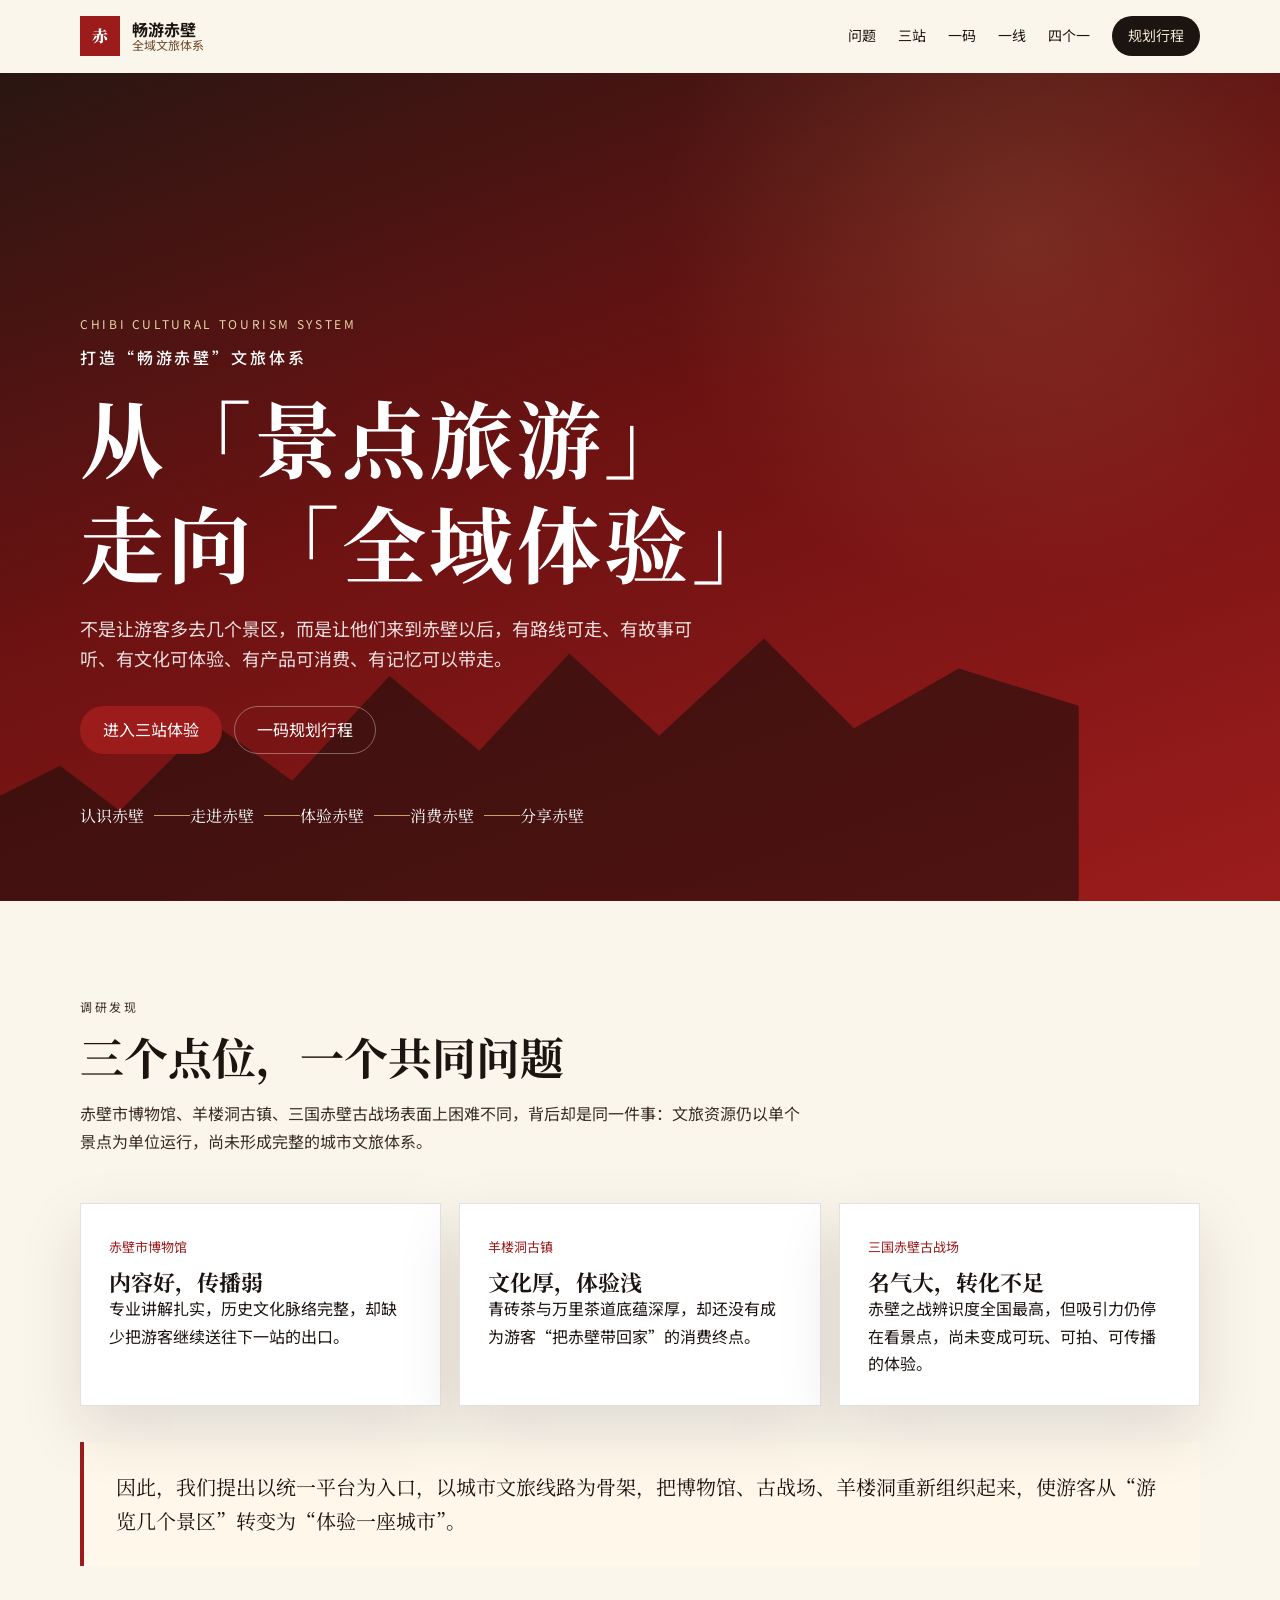
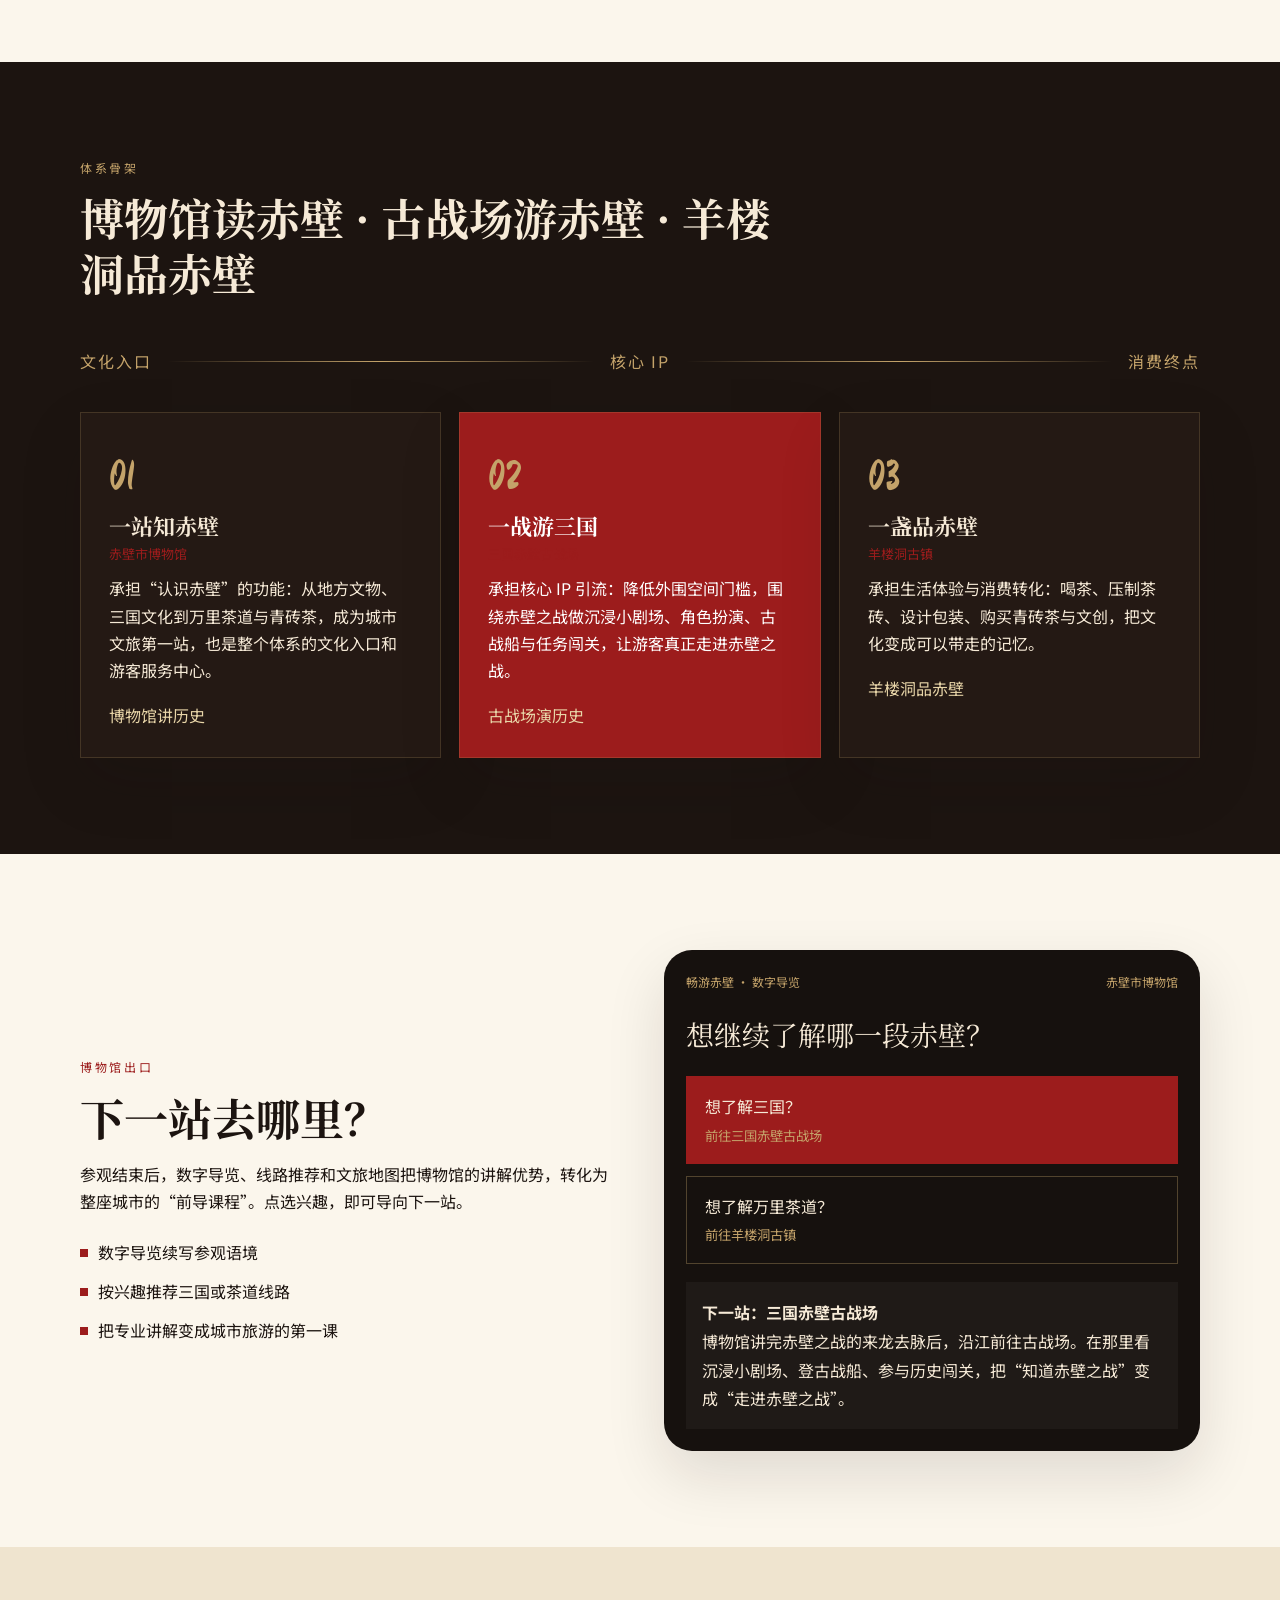
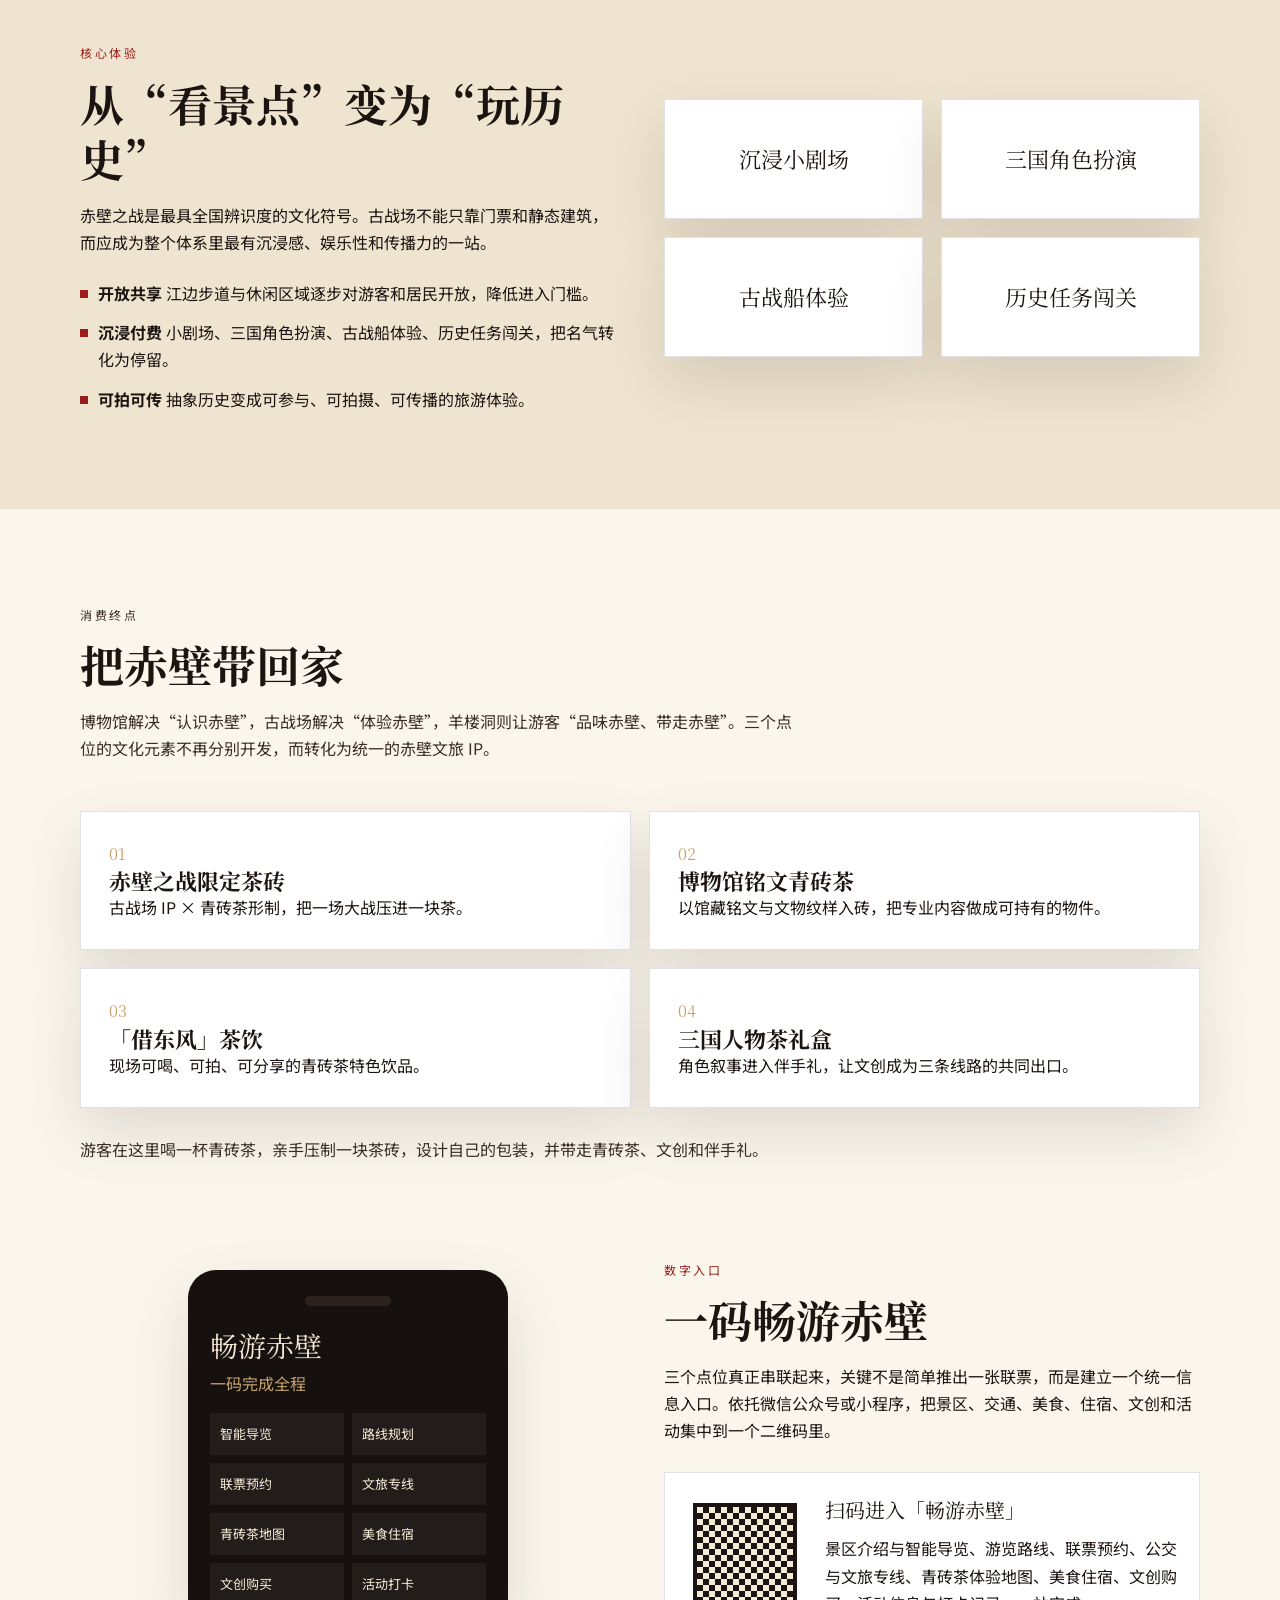
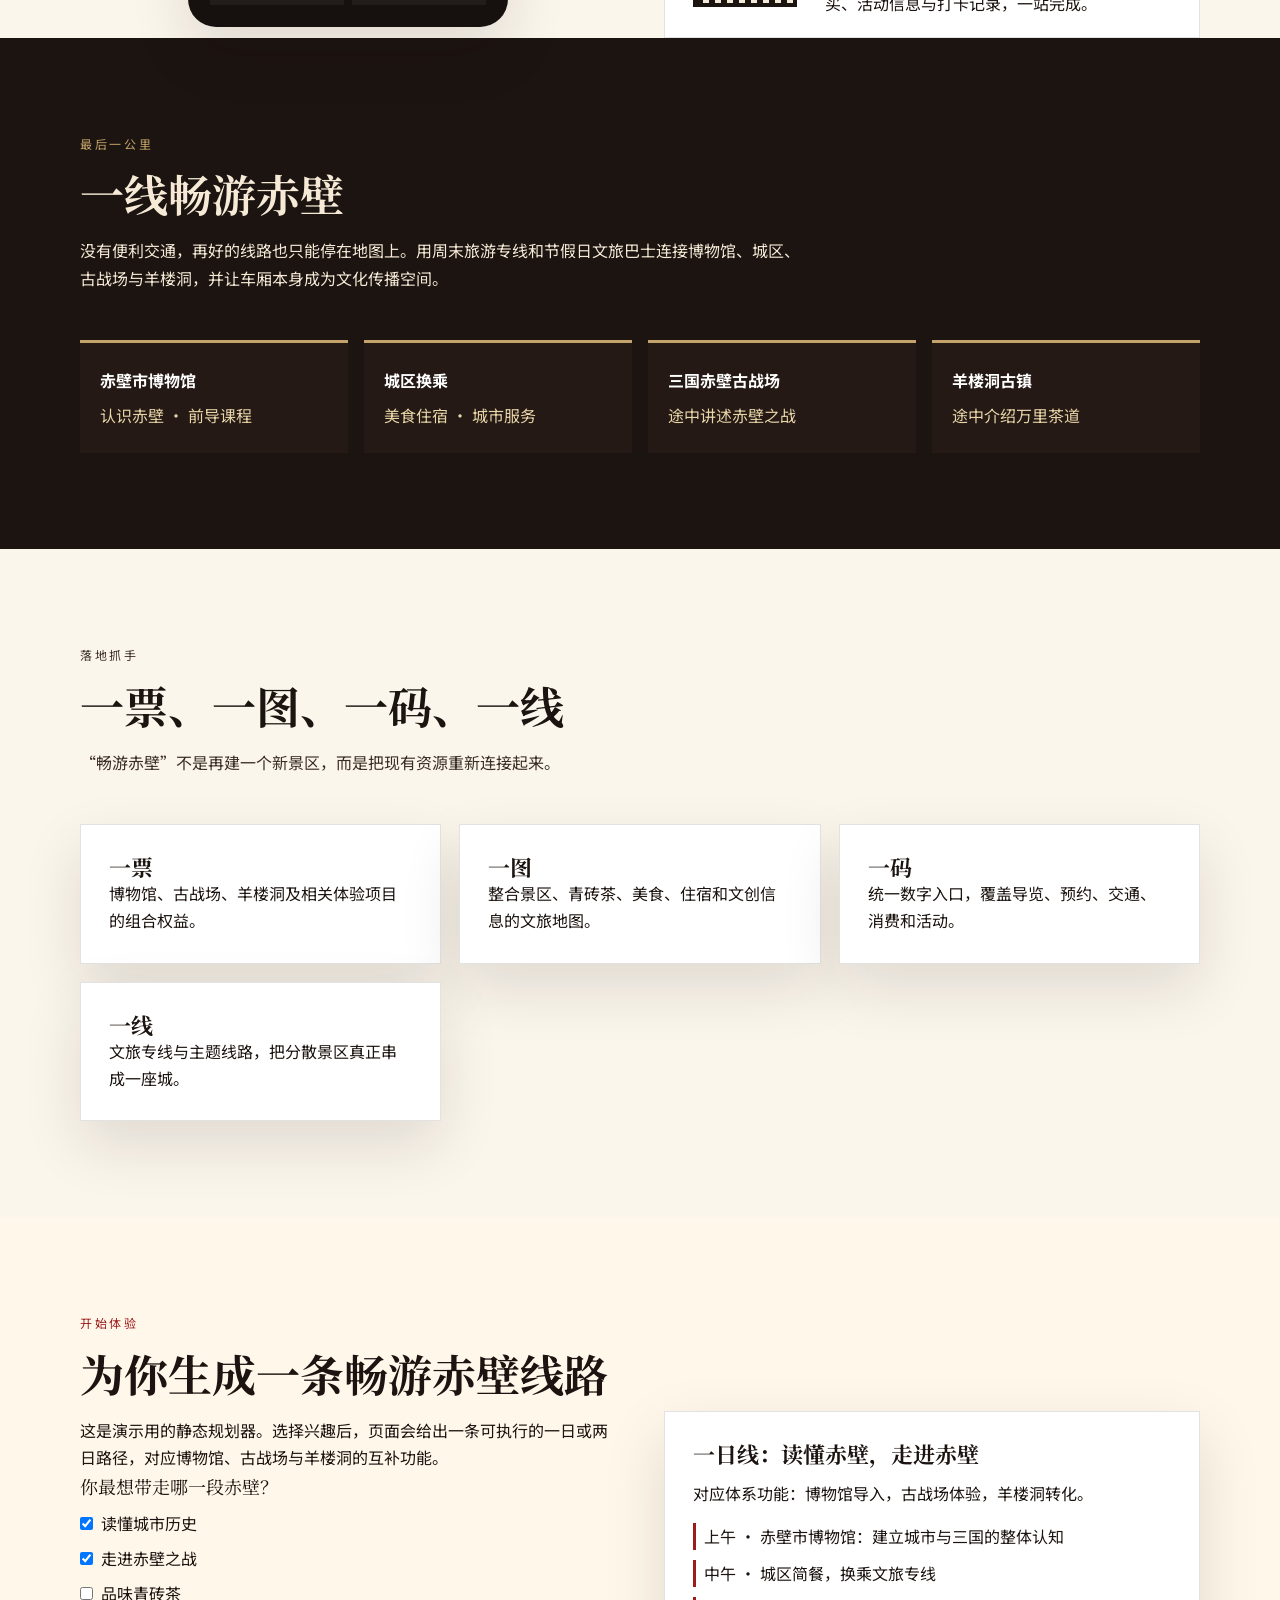
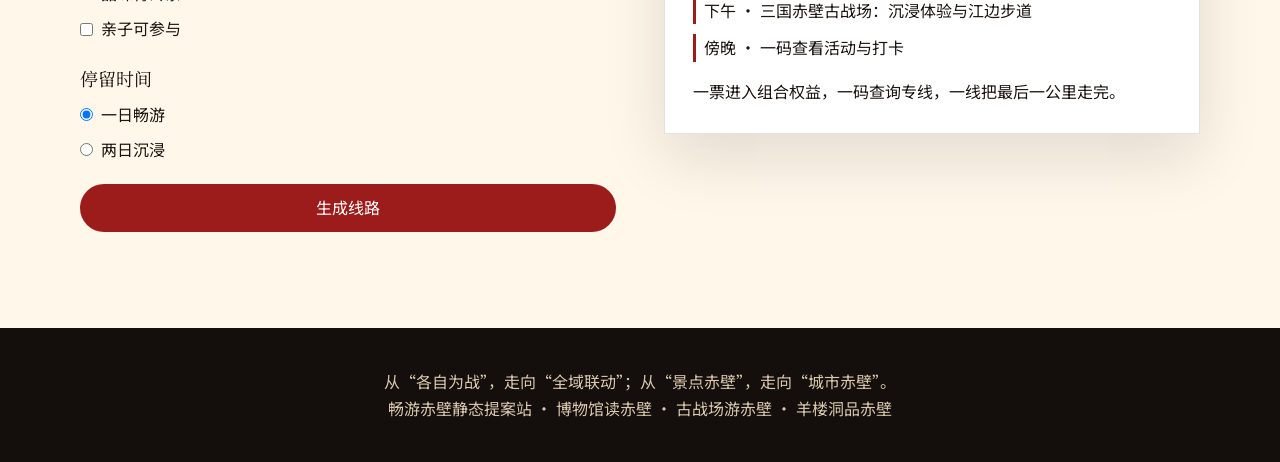
==== index.html @ c975601d "first commit" ====
<!DOCTYPE html>
<html lang="zh-CN">
<head>
  <meta charset="UTF-8">
  <meta name="viewport" content="width=device-width, initial-scale=1.0">
  <title>畅游赤壁 · 从景点旅游走向全域体验</title>
  <meta name="description" content="打造“畅游赤壁”文旅体系：以赤壁市博物馆为文化入口，三国赤壁古战场为核心体验，羊楼洞古镇为消费终点，推动赤壁从景点旅游走向城市全域体验。">
  <link rel="preconnect" href="https://fonts.googleapis.com">
  <link rel="preconnect" href="https://fonts.gstatic.com" crossorigin>
  <link href="https://fonts.googleapis.com/css2?family=Ma+Shan+Zheng&family=Noto+Sans+SC:wght@300;400;500;700&family=Noto+Serif+SC:wght@400;600;700;900&display=swap" rel="stylesheet">
  <link rel="stylesheet" href="style.css">
</head>
<body>
  <a class="skip-link" href="#main">跳到正文</a>

  <header class="site-header" id="site-header">
    <div class="container header-inner">
      <a class="brand" href="#top">
        <span class="brand-seal">赤</span>
        <span class="brand-text">
          <strong>畅游赤壁</strong>
          <small>全域文旅体系</small>
        </span>
      </a>
      <button class="nav-toggle" id="nav-toggle" aria-expanded="false" aria-controls="site-nav" type="button">
        <span class="sr-only">打开导航</span>
        <span></span><span></span><span></span>
      </button>
      <nav class="site-nav" id="site-nav" aria-label="页面导航">
        <a href="#diagnosis">问题</a>
        <a href="#system">三站</a>
        <a href="#digital">一码</a>
        <a href="#route">一线</a>
        <a href="#fours">四个一</a>
        <a class="nav-cta" href="#planner">规划行程</a>
      </nav>
    </div>
  </header>

  <main id="main">
    <section class="hero" id="top">
      <div class="hero-bg" aria-hidden="true">
        <svg class="hero-cliff" viewBox="0 0 1440 420" preserveAspectRatio="none">
          <path d="M0 280 L80 240 L160 300 L280 180 L390 260 L520 120 L640 220 L760 90 L880 200 L1020 70 L1140 190 L1280 110 L1440 160 L1440 420 L0 420 Z" fill="currentColor"/>
        </svg>
      </div>
      <div class="container hero-inner">
        <p class="eyebrow">Chibi Cultural Tourism System</p>
        <h1>
          <span class="hero-kicker">打造“畅游赤壁”文旅体系</span>
          从「景点旅游」<br>走向「全域体验」
        </h1>
        <p class="hero-lead">
          不是让游客多去几个景区，而是让他们来到赤壁以后，有路线可走、有故事可听、有文化可体验、有产品可消费、有记忆可以带走。
        </p>
        <div class="hero-actions">
          <a class="btn btn-primary" href="#system">进入三站体验</a>
          <a class="btn btn-ghost" href="#planner">一码规划行程</a>
        </div>
        <ol class="hero-chain">
          <li>认识赤壁</li>
          <li>走进赤壁</li>
          <li>体验赤壁</li>
          <li>消费赤壁</li>
          <li>分享赤壁</li>
        </ol>
      </div>
    </section>

    <section class="diagnosis" id="diagnosis">
      <div class="container">
        <div class="section-head">
          <p class="eyebrow">调研发现</p>
          <h2>三个点位，一个共同问题</h2>
          <p>赤壁市博物馆、羊楼洞古镇、三国赤壁古战场表面上困难不同，背后却是同一件事：文旅资源仍以单个景点为单位运行，尚未形成完整的城市文旅体系。</p>
        </div>
        <div class="problem-grid">
          <article class="problem-card">
            <span class="problem-tag">赤壁市博物馆</span>
            <h3>内容好，传播弱</h3>
            <p>专业讲解扎实，历史文化脉络完整，却缺少把游客继续送往下一站的出口。</p>
          </article>
          <article class="problem-card">
            <span class="problem-tag">羊楼洞古镇</span>
            <h3>文化厚，体验浅</h3>
            <p>青砖茶与万里茶道底蕴深厚，却还没有成为游客“把赤壁带回家”的消费终点。</p>
          </article>
          <article class="problem-card">
            <span class="problem-tag">三国赤壁古战场</span>
            <h3>名气大，转化不足</h3>
            <p>赤壁之战辨识度全国最高，但吸引力仍停在看景点，尚未变成可玩、可拍、可传播的体验。</p>
          </article>
        </div>
        <blockquote class="insight">
          因此，我们提出以统一平台为入口，以城市文旅线路为骨架，把博物馆、古战场、羊楼洞重新组织起来，使游客从“游览几个景区”转变为“体验一座城市”。
        </blockquote>
      </div>
    </section>

    <section class="system" id="system">
      <div class="container">
        <div class="section-head light">
          <p class="eyebrow">体系骨架</p>
          <h2>博物馆读赤壁 · 古战场游赤壁 · 羊楼洞品赤壁</h2>
        </div>
        <div class="system-map" aria-hidden="true">
          <span>文化入口</span>
          <i></i>
          <span>核心 IP</span>
          <i></i>
          <span>消费终点</span>
        </div>
        <div class="station-grid">
          <article class="station-card" id="museum">
            <p class="station-index">01</p>
            <h3>一站知赤壁</h3>
            <p class="station-place">赤壁市博物馆</p>
            <p>承担“认识赤壁”的功能：从地方文物、三国文化到万里茶道与青砖茶，成为城市文旅第一站，也是整个体系的文化入口和游客服务中心。</p>
            <p class="station-formula">博物馆讲历史</p>
          </article>
          <article class="station-card featured" id="battlefield">
            <p class="station-index">02</p>
            <h3>一战游三国</h3>
            <p class="station-place">三国赤壁古战场</p>
            <p>承担核心 IP 引流：降低外围空间门槛，围绕赤壁之战做沉浸小剧场、角色扮演、古战船与任务闯关，让游客真正走进赤壁之战。</p>
            <p class="station-formula">古战场演历史</p>
          </article>
          <article class="station-card" id="yangloudong">
            <p class="station-index">03</p>
            <h3>一盏品赤壁</h3>
            <p class="station-place">羊楼洞古镇</p>
            <p>承担生活体验与消费转化：喝茶、压制茶砖、设计包装、购买青砖茶与文创，把文化变成可以带走的记忆。</p>
            <p class="station-formula">羊楼洞品赤壁</p>
          </article>
        </div>
      </div>
    </section>

    <section class="kiosk" id="kiosk">
      <div class="container kiosk-layout">
        <div class="kiosk-copy">
          <p class="eyebrow">博物馆出口</p>
          <h2>下一站去哪里？</h2>
          <p>参观结束后，数字导览、线路推荐和文旅地图把博物馆的讲解优势，转化为整座城市的“前导课程”。点选兴趣，即可导向下一站。</p>
          <ul class="kiosk-list">
            <li>数字导览续写参观语境</li>
            <li>按兴趣推荐三国或茶道线路</li>
            <li>把专业讲解变成城市旅游的第一课</li>
          </ul>
        </div>
        <div class="kiosk-screen" role="region" aria-label="下一站导览屏">
          <div class="kiosk-bar">
            <span>畅游赤壁 · 数字导览</span>
            <span>赤壁市博物馆</span>
          </div>
          <p class="kiosk-question">想继续了解哪一段赤壁？</p>
          <div class="kiosk-choices">
            <button class="kiosk-choice is-active" type="button" data-next="sanguo">
              想了解三国？
              <small>前往三国赤壁古战场</small>
            </button>
            <button class="kiosk-choice" type="button" data-next="tea">
              想了解万里茶道？
              <small>前往羊楼洞古镇</small>
            </button>
          </div>
          <div class="kiosk-panel" id="kiosk-panel"></div>
        </div>
      </div>
    </section>

    <section class="experience" id="experience">
      <div class="container">
        <div class="split">
          <div>
            <p class="eyebrow">核心体验</p>
            <h2>从“看景点”变为“玩历史”</h2>
            <p>赤壁之战是最具全国辨识度的文化符号。古战场不能只靠门票和静态建筑，而应成为整个体系里最有沉浸感、娱乐性和传播力的一站。</p>
            <ul class="feature-list">
              <li>
                <strong>开放共享</strong>
                江边步道与休闲区域逐步对游客和居民开放，降低进入门槛。
              </li>
              <li>
                <strong>沉浸付费</strong>
                小剧场、三国角色扮演、古战船体验、历史任务闯关，把名气转化为停留。
              </li>
              <li>
                <strong>可拍可传</strong>
                抽象历史变成可参与、可拍摄、可传播的旅游体验。
              </li>
            </ul>
          </div>
          <div class="play-grid">
            <article>沉浸小剧场</article>
            <article>三国角色扮演</article>
            <article>古战船体验</article>
            <article>历史任务闯关</article>
          </div>
        </div>
      </div>
    </section>

    <section class="tea" id="tea">
      <div class="container">
        <div class="section-head">
          <p class="eyebrow">消费终点</p>
          <h2>把赤壁带回家</h2>
          <p>博物馆解决“认识赤壁”，古战场解决“体验赤壁”，羊楼洞则让游客“品味赤壁、带走赤壁”。三个点位的文化元素不再分别开发，而转化为统一的赤壁文旅 IP。</p>
        </div>
        <div class="product-grid">
          <article class="product">
            <span>01</span>
            <h3>赤壁之战限定茶砖</h3>
            <p>古战场 IP × 青砖茶形制，把一场大战压进一块茶。</p>
          </article>
          <article class="product">
            <span>02</span>
            <h3>博物馆铭文青砖茶</h3>
            <p>以馆藏铭文与文物纹样入砖，把专业内容做成可持有的物件。</p>
          </article>
          <article class="product">
            <span>03</span>
            <h3>「借东风」茶饮</h3>
            <p>现场可喝、可拍、可分享的青砖茶特色饮品。</p>
          </article>
          <article class="product">
            <span>04</span>
            <h3>三国人物茶礼盒</h3>
            <p>角色叙事进入伴手礼，让文创成为三条线路的共同出口。</p>
          </article>
        </div>
        <p class="tea-note">游客在这里喝一杯青砖茶，亲手压制一块茶砖，设计自己的包装，并带走青砖茶、文创和伴手礼。</p>
      </div>
    </section>

    <section class="digital" id="digital">
      <div class="container digital-layout">
        <div class="phone" aria-hidden="true">
          <div class="phone-notch"></div>
          <div class="phone-screen">
            <p class="phone-title">畅游赤壁</p>
            <p class="phone-sub">一码完成全程</p>
            <ul class="phone-menu">
              <li>智能导览</li>
              <li>路线规划</li>
              <li>联票预约</li>
              <li>文旅专线</li>
              <li>青砖茶地图</li>
              <li>美食住宿</li>
              <li>文创购买</li>
              <li>活动打卡</li>
            </ul>
          </div>
        </div>
        <div>
          <p class="eyebrow">数字入口</p>
          <h2>一码畅游赤壁</h2>
          <p>三个点位真正串联起来，关键不是简单推出一张联票，而是建立一个统一信息入口。依托微信公众号或小程序，把景区、交通、美食、住宿、文创和活动集中到一个二维码里。</p>
          <div class="code-box">
            <div class="qr" id="qr" title="畅游赤壁演示二维码"></div>
            <div>
              <p class="code-label">扫码进入「畅游赤壁」</p>
              <p>景区介绍与智能导览、游览路线、联票预约、公交与文旅专线、青砖茶体验地图、美食住宿、文创购买、活动信息与打卡记录，一站完成。</p>
            </div>
          </div>
        </div>
      </div>
    </section>

    <section class="transit" id="route">
      <div class="container">
        <div class="section-head light">
          <p class="eyebrow">最后一公里</p>
          <h2>一线畅游赤壁</h2>
          <p>没有便利交通，再好的线路也只能停在地图上。用周末旅游专线和节假日文旅巴士连接博物馆、城区、古战场与羊楼洞，并让车厢本身成为文化传播空间。</p>
        </div>
        <ol class="line">
          <li>
            <strong>赤壁市博物馆</strong>
            <span>认识赤壁 · 前导课程</span>
          </li>
          <li>
            <strong>城区换乘</strong>
            <span>美食住宿 · 城市服务</span>
          </li>
          <li>
            <strong>三国赤壁古战场</strong>
            <span>途中讲述赤壁之战</span>
          </li>
          <li>
            <strong>羊楼洞古镇</strong>
            <span>途中介绍万里茶道</span>
          </li>
        </ol>
      </div>
    </section>

    <section class="fours" id="fours">
      <div class="container">
        <div class="section-head">
          <p class="eyebrow">落地抓手</p>
          <h2>一票、一图、一码、一线</h2>
          <p>“畅游赤壁”不是再建一个新景区，而是把现有资源重新连接起来。</p>
        </div>
        <div class="four-grid">
          <article>
            <h3>一票</h3>
            <p>博物馆、古战场、羊楼洞及相关体验项目的组合权益。</p>
          </article>
          <article>
            <h3>一图</h3>
            <p>整合景区、青砖茶、美食、住宿和文创信息的文旅地图。</p>
          </article>
          <article>
            <h3>一码</h3>
            <p>统一数字入口，覆盖导览、预约、交通、消费和活动。</p>
          </article>
          <article>
            <h3>一线</h3>
            <p>文旅专线与主题线路，把分散景区真正串成一座城。</p>
          </article>
        </div>
      </div>
    </section>

    <section class="planner" id="planner">
      <div class="container planner-layout">
        <div>
          <p class="eyebrow">开始体验</p>
          <h2>为你生成一条畅游赤壁线路</h2>
          <p>这是演示用的静态规划器。选择兴趣后，页面会给出一条可执行的一日或两日路径，对应博物馆、古战场与羊楼洞的互补功能。</p>
          <form id="planner-form">
            <fieldset>
              <legend>你最想带走哪一段赤壁？</legend>
              <label><input type="checkbox" name="interest" value="history" checked> 读懂城市历史</label>
              <label><input type="checkbox" name="interest" value="sanguo" checked> 走进赤壁之战</label>
              <label><input type="checkbox" name="interest" value="tea"> 品味青砖茶</label>
              <label><input type="checkbox" name="interest" value="family"> 亲子可参与</label>
            </fieldset>
            <fieldset>
              <legend>停留时间</legend>
              <label><input type="radio" name="days" value="1" checked> 一日畅游</label>
              <label><input type="radio" name="days" value="2"> 两日沉浸</label>
            </fieldset>
            <button class="btn btn-primary" type="submit">生成线路</button>
          </form>
        </div>
        <article class="plan-card" id="plan-card" aria-live="polite"></article>
      </div>
    </section>
  </main>

  <footer class="site-footer">
    <div class="container footer-inner">
      <p>从“各自为战”，走向“全域联动”；从“景点赤壁”，走向“城市赤壁”。</p>
      <p>畅游赤壁静态提案站 · 博物馆读赤壁 · 古战场游赤壁 · 羊楼洞品赤壁</p>
    </div>
  </footer>

  <script src="script.js"></script>
</body>
</html>
---- style.css ----
:root {
  --ink: #1c1410;
  --ink-soft: #3a2d24;
  --cinnabar: #9c1c1c;
  --cinnabar-deep: #6e1212;
  --gold: #c4a36a;
  --gold-soft: #e8d5a8;
  --parchment: #f4ead8;
  --paper: #fbf6ec;
  --tea: #6d4a28;
  --line: rgba(28, 20, 16, 0.12);
  --shadow: 0 24px 60px rgba(28, 20, 16, 0.12);
  --serif: "Noto Serif SC", "Songti SC", serif;
  --sans: "Noto Sans SC", "PingFang SC", sans-serif;
  --script: "Ma Shan Zheng", "Noto Serif SC", cursive;
  --max: 1120px;
}

* { box-sizing: border-box; margin: 0; padding: 0; }

html {
  scroll-behavior: smooth;
  scroll-padding-top: 80px;
}

section[id] { scroll-margin-top: 80px; }

body {
  font-family: var(--sans);
  color: var(--ink);
  background: var(--paper);
  line-height: 1.7;
}

img, svg { max-width: 100%; display: block; }
a { color: inherit; text-decoration: none; }
button, input { font: inherit; }
ul, ol { list-style: none; }

.sr-only {
  position: absolute;
  width: 1px;
  height: 1px;
  padding: 0;
  margin: -1px;
  overflow: hidden;
  clip: rect(0, 0, 0, 0);
  border: 0;
}

.skip-link {
  position: absolute;
  left: 16px;
  top: -48px;
  background: var(--cinnabar);
  color: #fff;
  padding: 8px 14px;
  z-index: 100;
}

.skip-link:focus { top: 12px; }

.container {
  width: min(var(--max), calc(100% - 40px));
  margin: 0 auto;
}

.eyebrow {
  font-size: 12px;
  letter-spacing: 0.22em;
  text-transform: uppercase;
  color: var(--cinnabar);
  margin-bottom: 12px;
}

h1, h2, h3 { font-family: var(--serif); font-weight: 700; line-height: 1.25; }
h2 { font-size: clamp(28px, 4vw, 44px); margin-bottom: 16px; }
h3 { font-size: 22px; }

.section-head {
  max-width: 720px;
  margin-bottom: 48px;
}

.section-head.light,
.section-head.light p { color: #f6ead7; }

.section-head.light .eyebrow { color: var(--gold); }

.section-head p { color: var(--ink-soft); }

.btn {
  display: inline-flex;
  align-items: center;
  justify-content: center;
  min-height: 48px;
  padding: 0 22px;
  border-radius: 999px;
  border: 1px solid transparent;
  cursor: pointer;
  transition: 0.2s ease;
}

.btn-primary {
  background: var(--cinnabar);
  color: #fff;
}

.btn-primary:hover { background: var(--cinnabar-deep); }

.btn-ghost {
  border-color: rgba(255, 255, 255, 0.35);
  color: #fff;
}

.btn-ghost:hover { background: rgba(255, 255, 255, 0.08); }

.site-header {
  position: sticky;
  top: 0;
  z-index: 20;
  background: rgba(251, 246, 236, 0.88);
  backdrop-filter: blur(16px);
  border-bottom: 1px solid transparent;
}

.site-header.is-scrolled { border-bottom-color: var(--line); }

.header-inner {
  display: flex;
  align-items: center;
  justify-content: space-between;
  min-height: 72px;
  gap: 20px;
}

.brand {
  display: flex;
  align-items: center;
  gap: 12px;
}

.brand-seal {
  width: 40px;
  height: 40px;
  display: grid;
  place-items: center;
  background: var(--cinnabar);
  color: #fff;
  font-family: var(--serif);
  font-weight: 900;
}

.brand-text {
  display: flex;
  flex-direction: column;
  line-height: 1.15;
}

.brand-text small {
  font-size: 12px;
  color: var(--tea);
}

.site-nav {
  display: flex;
  align-items: center;
  gap: 22px;
  font-size: 14px;
}

.nav-cta {
  padding: 8px 16px;
  border-radius: 999px;
  background: var(--ink);
  color: var(--parchment);
}

.nav-toggle {
  display: none;
  width: 42px;
  height: 42px;
  border: 0;
  background: transparent;
  position: relative;
}

.nav-toggle span {
  position: absolute;
  left: 10px;
  right: 10px;
  height: 2px;
  background: var(--ink);
}

.nav-toggle span:nth-child(2) { top: 14px; }
.nav-toggle span:nth-child(3) { top: 20px; }
.nav-toggle span:nth-child(4) { top: 26px; }

.hero {
  position: relative;
  min-height: calc(100vh - 72px);
  background:
    radial-gradient(circle at 80% 20%, rgba(196, 163, 106, 0.18), transparent 30%),
    linear-gradient(160deg, #2a1612 0%, #6e1212 46%, #9c1c1c 100%);
  color: #fff;
  overflow: hidden;
  display: flex;
  align-items: flex-end;
  padding: 80px 0 0;
}

.hero-bg { position: absolute; inset: 0; pointer-events: none; }

.hero-cliff {
  position: absolute;
  left: 0;
  right: 0;
  bottom: 0;
  height: 38%;
  color: #140e0c;
  opacity: 0.55;
}

.hero-inner {
  position: relative;
  padding-bottom: 72px;
}

.hero .eyebrow { color: var(--gold-soft); }

h1 {
  font-size: clamp(40px, 8vw, 84px);
  letter-spacing: 0.04em;
  margin-bottom: 20px;
}

.hero-kicker {
  display: block;
  font-size: 16px;
  font-weight: 500;
  letter-spacing: 0.18em;
  margin-bottom: 16px;
  font-family: var(--sans);
}

.hero-lead {
  max-width: 640px;
  font-size: 18px;
  color: rgba(255, 255, 255, 0.86);
  margin-bottom: 32px;
}

.hero-actions { display: flex; gap: 12px; flex-wrap: wrap; margin-bottom: 48px; }

.hero-chain {
  display: flex;
  flex-wrap: wrap;
  gap: 10px 0;
}

.hero-chain li {
  display: flex;
  align-items: center;
  gap: 10px;
  font-family: var(--serif);
}

.hero-chain li:not(:last-child)::after {
  content: "";
  width: 36px;
  height: 1px;
  background: var(--gold);
}

.diagnosis, .kiosk, .tea, .fours, .planner { padding: 96px 0; }
.system, .transit { padding: 96px 0; background: var(--ink); color: #fff; }
.experience { padding: 96px 0; background: #efe4cf; }

.problem-grid, .station-grid, .product-grid, .four-grid, .play-grid {
  display: grid;
  gap: 18px;
}

.problem-grid, .station-grid, .four-grid { grid-template-columns: repeat(3, 1fr); }
.product-grid, .play-grid { grid-template-columns: repeat(2, 1fr); }

.problem-card, .station-card, .product, .four-grid article, .play-grid article, .plan-card {
  background: #fff;
  border: 1px solid var(--line);
  padding: 28px;
  box-shadow: var(--shadow);
}

.problem-tag, .station-place {
  display: inline-block;
  font-size: 13px;
  color: var(--cinnabar);
  margin-bottom: 10px;
}

.insight {
  margin-top: 36px;
  padding: 28px 32px;
  border-left: 4px solid var(--cinnabar);
  background: #fff7ea;
  font-family: var(--serif);
  font-size: 20px;
}

.system-map {
  display: flex;
  align-items: center;
  gap: 16px;
  margin-bottom: 36px;
  color: var(--gold);
  letter-spacing: 0.12em;
}

.system-map i {
  flex: 1;
  height: 1px;
  background: linear-gradient(90deg, transparent, var(--gold), transparent);
}

.station-card { background: #241914; color: #f6ead7; border-color: rgba(196, 163, 106, 0.2); }
.station-card.featured { background: var(--cinnabar); color: #fff; }
.station-index { font-family: var(--script); font-size: 42px; color: var(--gold); }
.station-formula { margin-top: 18px; color: var(--gold-soft); }

.kiosk-layout, .split, .digital-layout, .planner-layout {
  display: grid;
  grid-template-columns: 1fr 1fr;
  gap: 48px;
  align-items: center;
}

.kiosk-list, .feature-list { margin-top: 24px; display: grid; gap: 12px; }
.kiosk-list li, .feature-list li { padding-left: 18px; position: relative; }
.kiosk-list li::before, .feature-list li::before {
  content: "";
  position: absolute;
  left: 0;
  top: 10px;
  width: 8px;
  height: 8px;
  background: var(--cinnabar);
}

.kiosk-screen, .phone {
  background: #16110e;
  color: #f6ead7;
  border-radius: 28px;
  padding: 22px;
  box-shadow: var(--shadow);
}

.kiosk-bar {
  display: flex;
  justify-content: space-between;
  font-size: 12px;
  color: var(--gold);
  margin-bottom: 18px;
}

.kiosk-question { font-family: var(--serif); font-size: 28px; margin-bottom: 18px; }

.kiosk-choices { display: grid; gap: 12px; }

.kiosk-choice {
  text-align: left;
  padding: 16px 18px;
  border: 1px solid rgba(196, 163, 106, 0.35);
  background: transparent;
  color: inherit;
  cursor: pointer;
}

.kiosk-choice:focus-visible,
.btn:focus-visible,
.nav-cta:focus-visible {
  outline: 2px solid var(--gold);
  outline-offset: 3px;
}

.kiosk-choice small { display: block; color: var(--gold); margin-top: 4px; }
.kiosk-choice.is-active, .kiosk-choice:hover { background: var(--cinnabar); border-color: var(--cinnabar); }

.kiosk-panel {
  margin-top: 18px;
  min-height: 110px;
  padding: 16px;
  background: rgba(255, 255, 255, 0.04);
  line-height: 1.8;
}

.play-grid article {
  min-height: 120px;
  display: grid;
  place-items: center;
  font-family: var(--serif);
  font-size: 22px;
  background: #fff;
}

.product span { color: var(--gold); font-family: var(--serif); }
.tea-note { margin-top: 28px; color: var(--ink-soft); }

.phone { width: min(320px, 100%); margin: 0 auto; }
.phone-notch {
  width: 86px;
  height: 10px;
  margin: 4px auto 16px;
  background: #2b221c;
  border-radius: 999px;
}

.phone-title { font-family: var(--serif); font-size: 28px; }
.phone-sub { color: var(--gold); margin-bottom: 16px; }
.phone-menu { display: grid; grid-template-columns: 1fr 1fr; gap: 8px; }
.phone-menu li {
  padding: 10px;
  background: rgba(255, 255, 255, 0.05);
  font-size: 13px;
}

.code-box {
  display: flex;
  gap: 20px;
  align-items: center;
  margin-top: 28px;
  padding: 20px;
  background: #fff;
  border: 1px solid var(--line);
}

.qr {
  width: 120px;
  height: 120px;
  flex: 0 0 120px;
  background:
    repeating-conic-gradient(#1c1410 0% 25%, #f4ead8 0% 50%) 0 0 / 12px 12px;
  box-shadow: inset 0 0 0 8px #fff, inset 0 0 0 12px #1c1410;
}

.code-label { font-family: var(--serif); font-size: 20px; margin-bottom: 8px; }

.line {
  display: grid;
  grid-template-columns: repeat(4, 1fr);
  gap: 16px;
}

.line li {
  padding: 24px 20px;
  background: #241914;
  border-top: 3px solid var(--gold);
}

.line span { display: block; color: var(--gold-soft); margin-top: 8px; }

.planner { background: #fff7ea; }
.planner form { display: grid; gap: 20px; }
fieldset { border: 0; display: grid; gap: 8px; }
legend { font-family: var(--serif); font-size: 18px; margin-bottom: 8px; }
label { display: flex; gap: 8px; align-items: center; }

.plan-card { min-height: 280px; }
.plan-card h3 { margin-bottom: 12px; }
.plan-card ol { display: grid; gap: 10px; margin: 16px 0; }
.plan-card li { padding-left: 8px; border-left: 3px solid var(--cinnabar); }

.site-footer {
  background: #140e0c;
  color: #d8c7ad;
  padding: 40px 0;
  text-align: center;
}

@media (max-width: 900px) {
  .problem-grid, .station-grid, .four-grid, .kiosk-layout, .split, .digital-layout, .planner-layout, .line {
    grid-template-columns: 1fr;
  }

  .nav-toggle { display: block; }

  .site-nav {
    display: none;
    position: absolute;
    top: 72px;
    left: 0;
    right: 0;
    background: var(--paper);
    padding: 16px 20px 24px;
    flex-direction: column;
    align-items: flex-start;
  }

  .site-nav.is-open { display: flex; }

  .hero { min-height: auto; padding-top: 48px; }
  h1 { font-size: 40px; }
  .diagnosis, .kiosk, .tea, .fours, .planner, .system, .transit, .experience { padding: 64px 0; }
}

@media (prefers-reduced-motion: reduce) {
  html { scroll-behavior: auto; }
  * { transition: none !important; animation: none !important; }
}
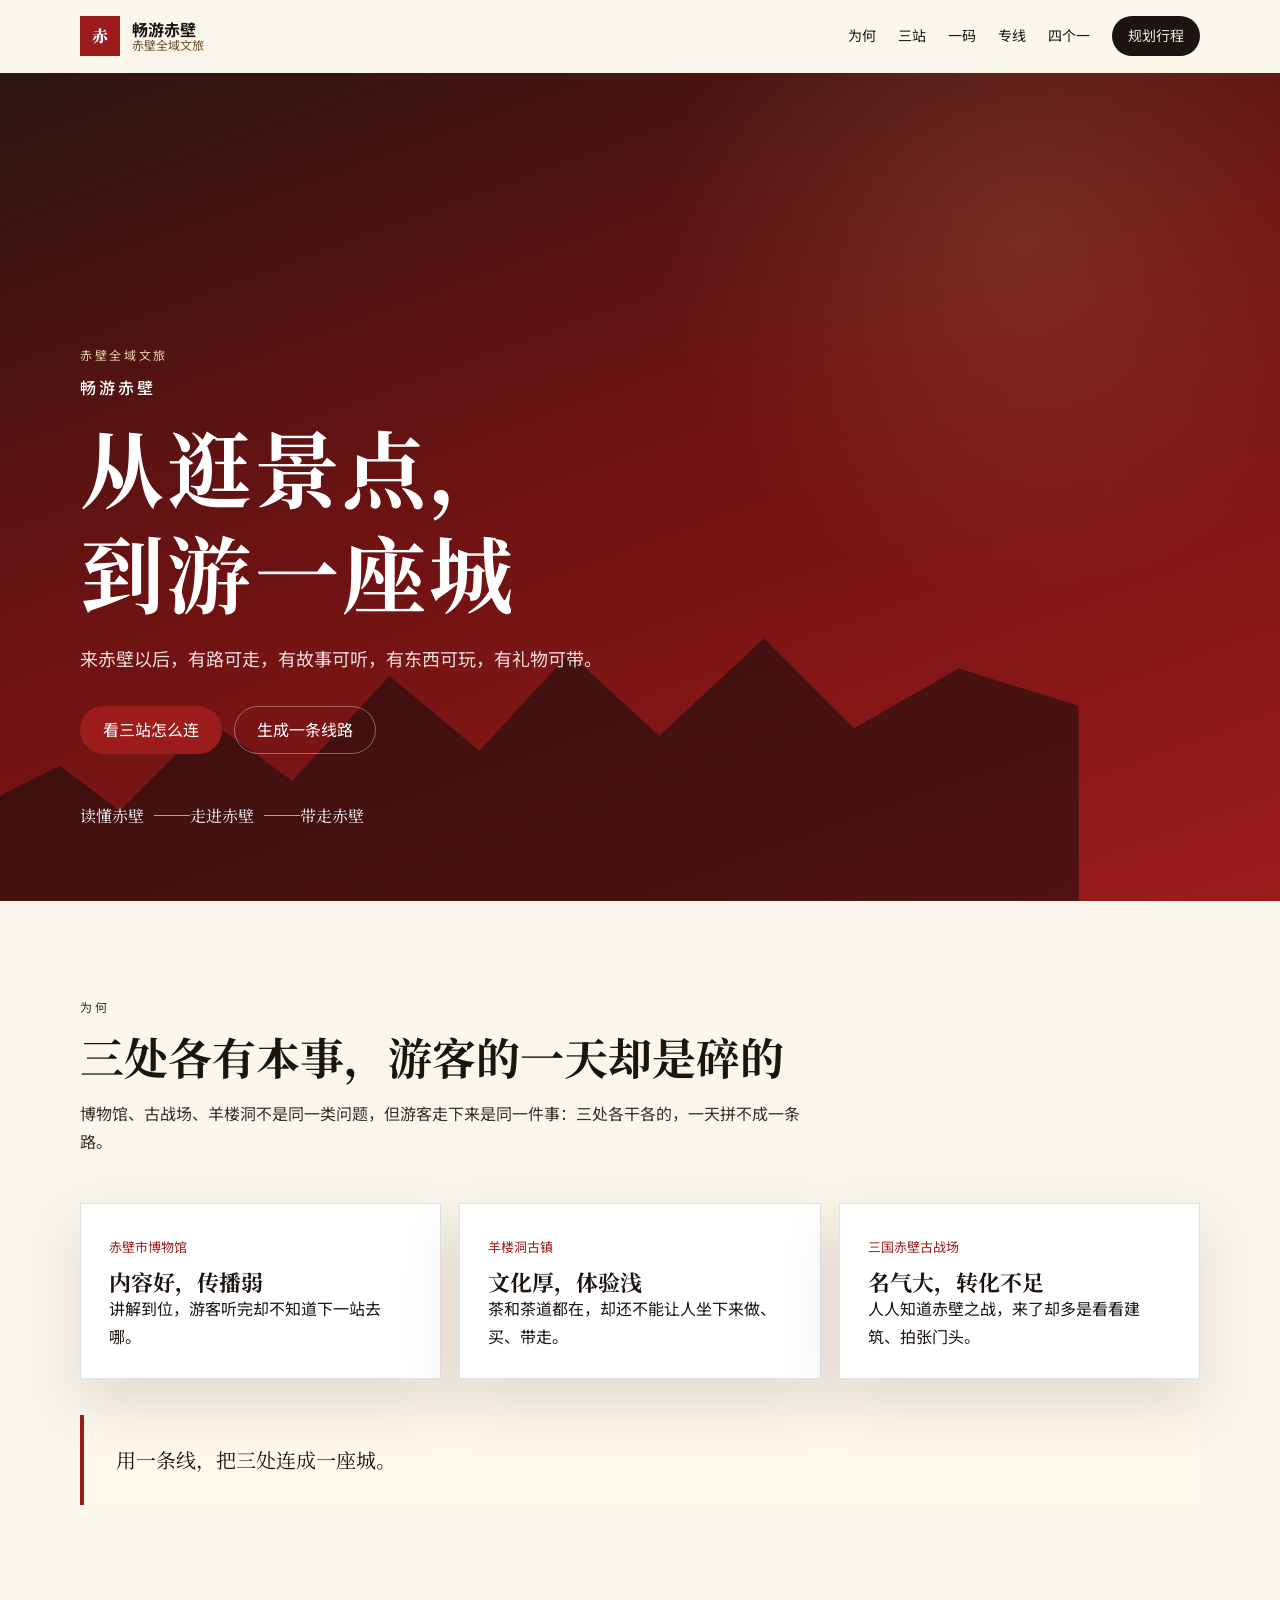
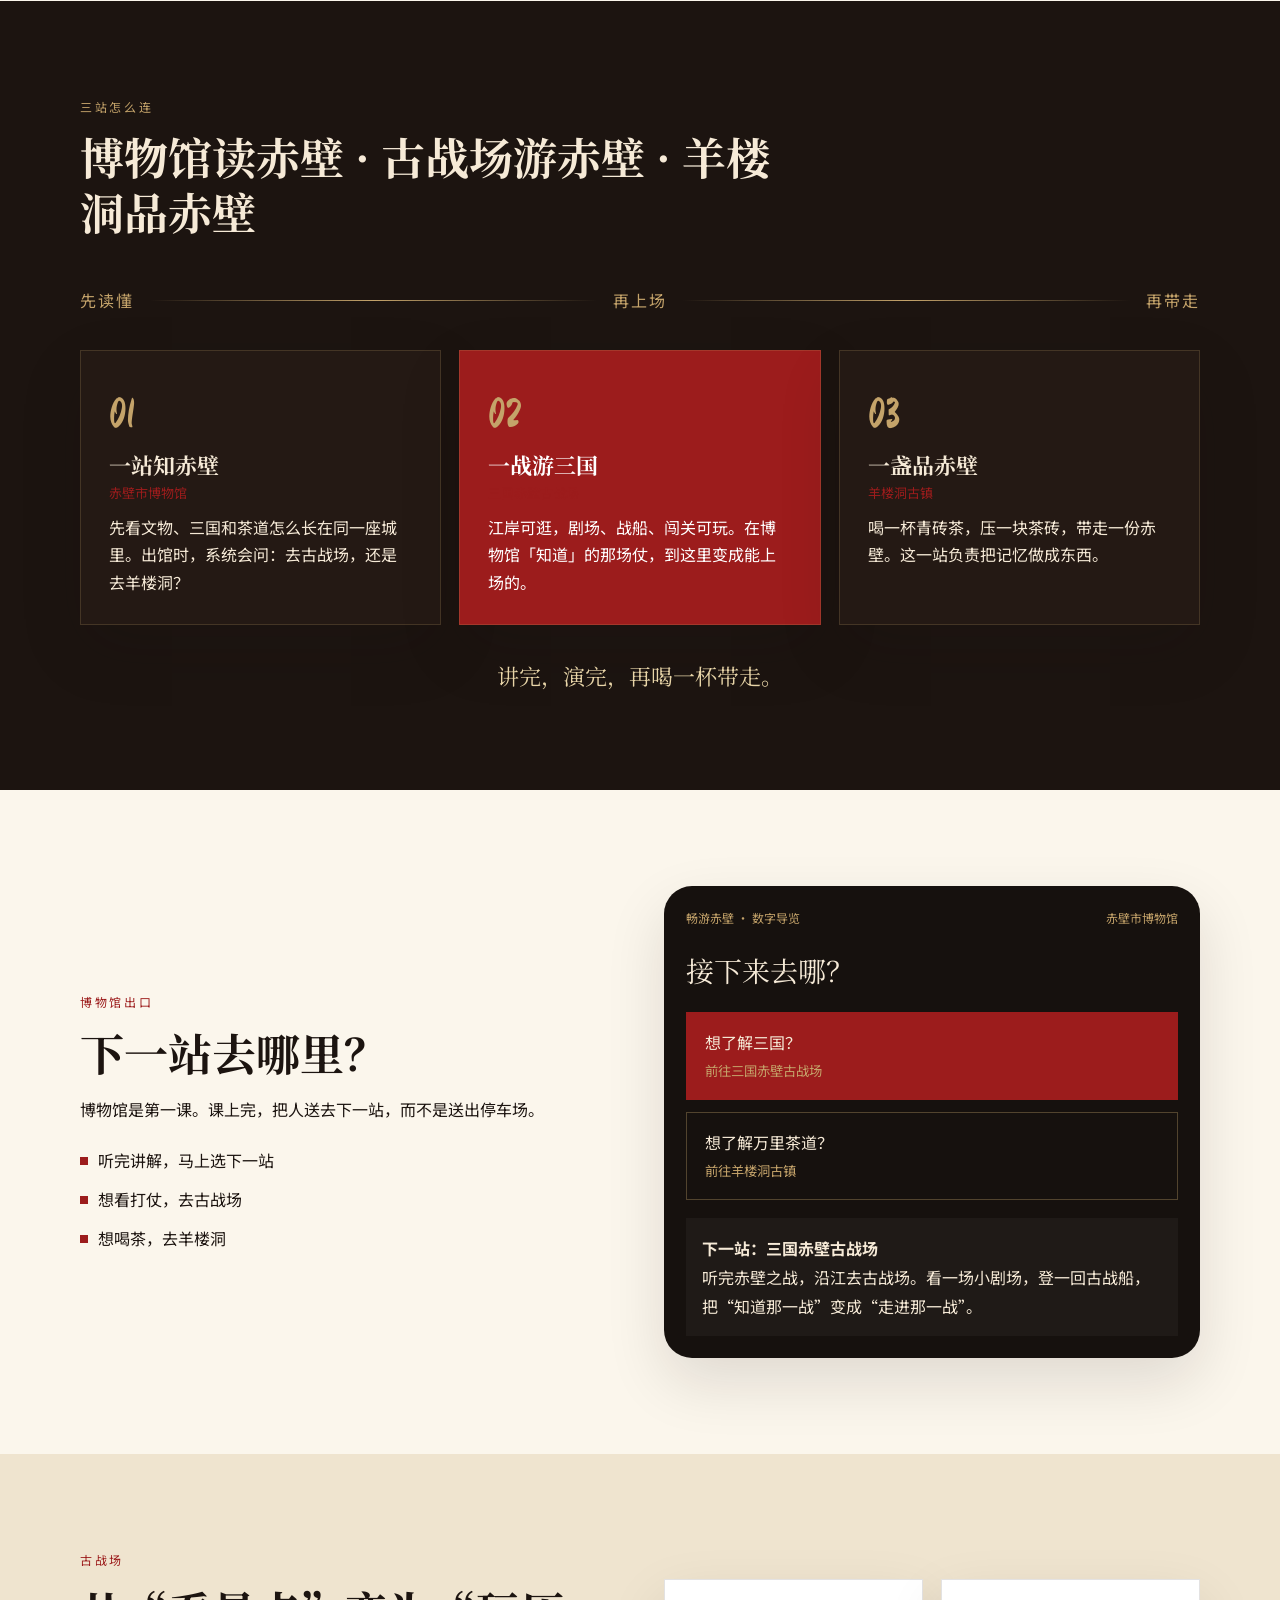
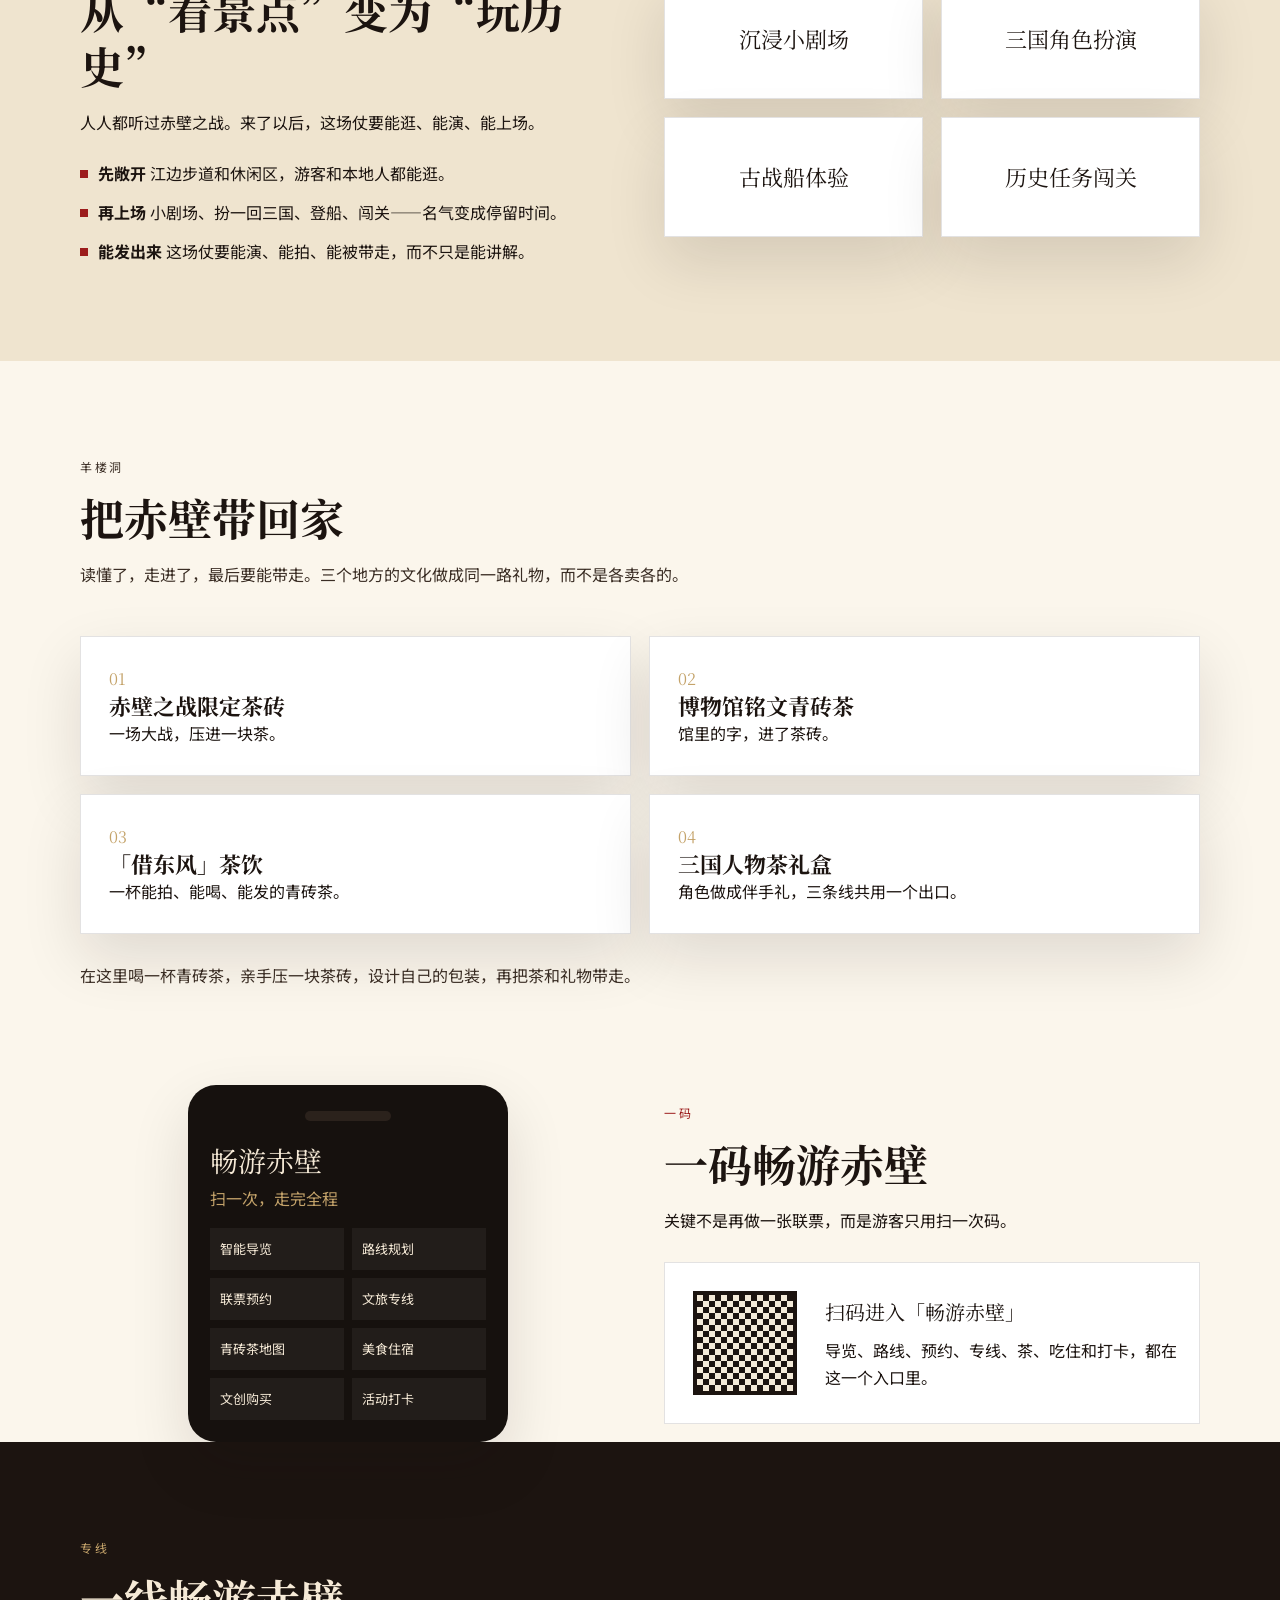
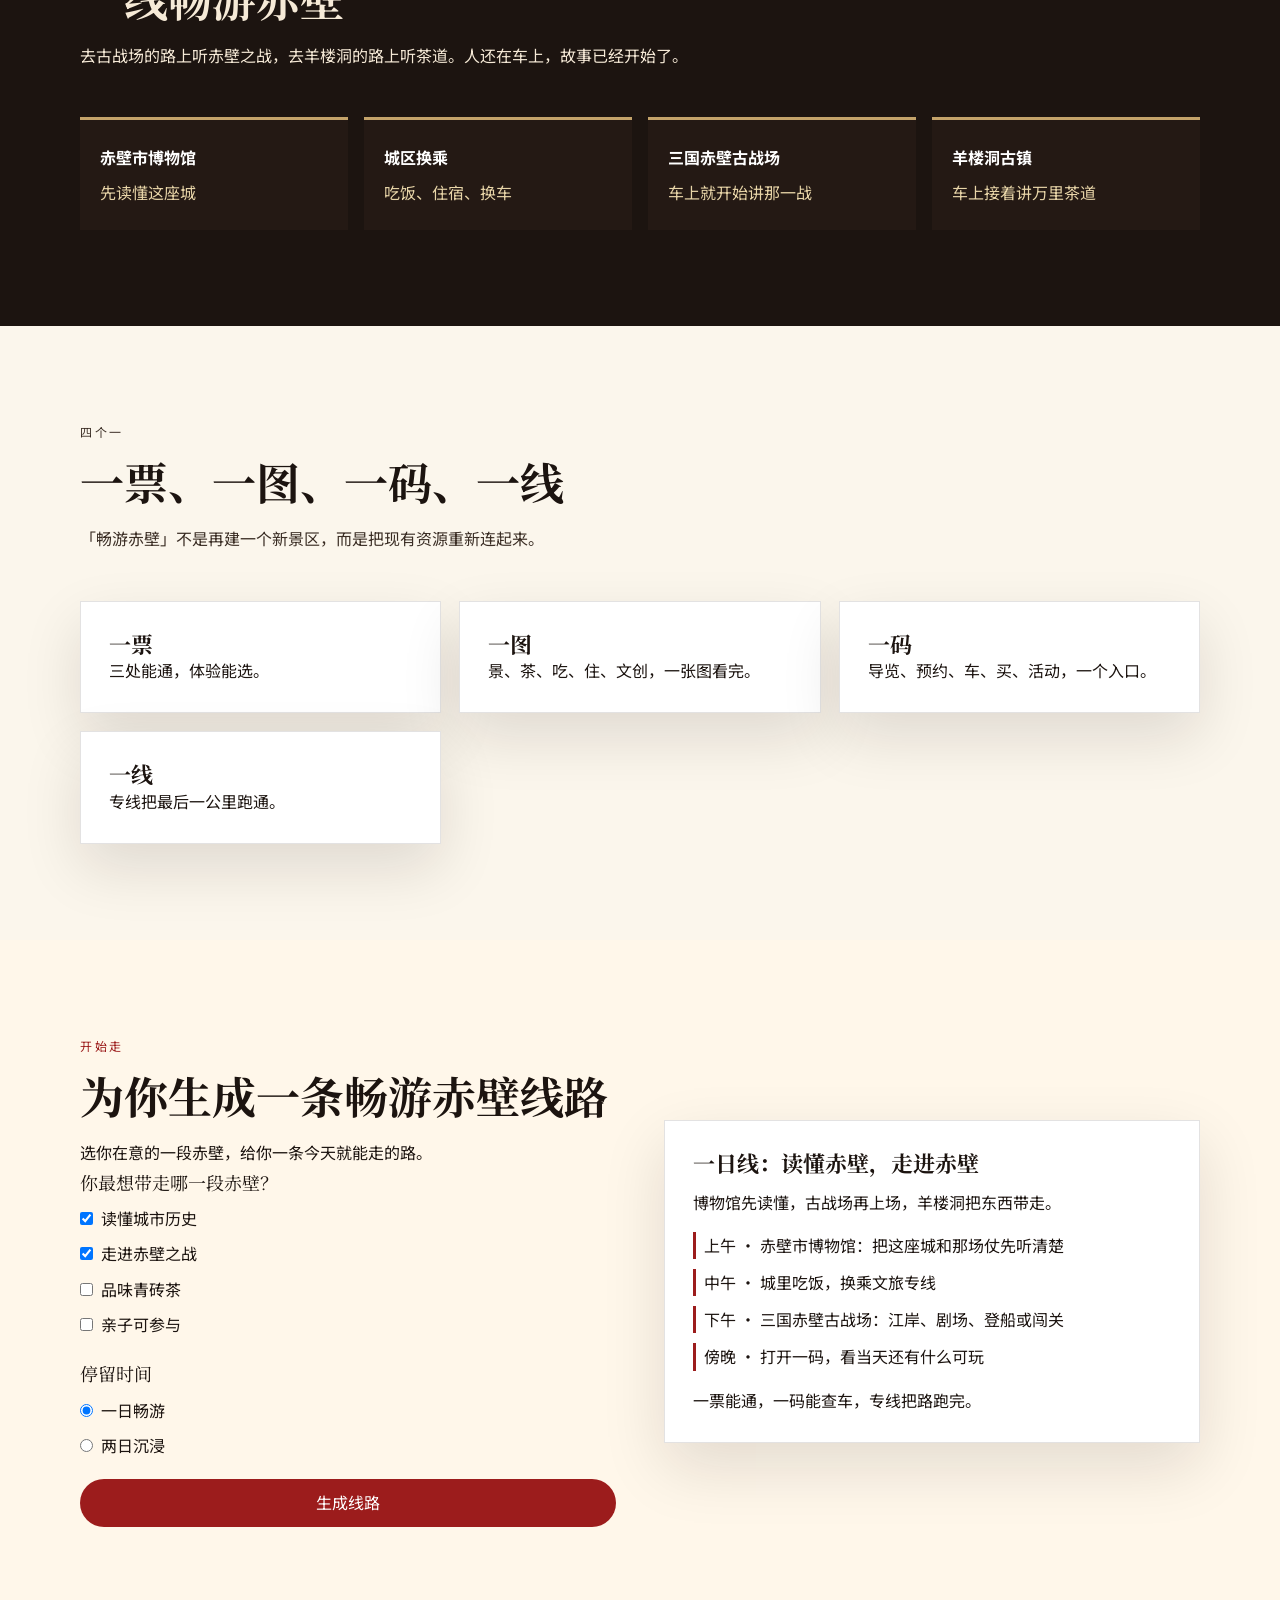
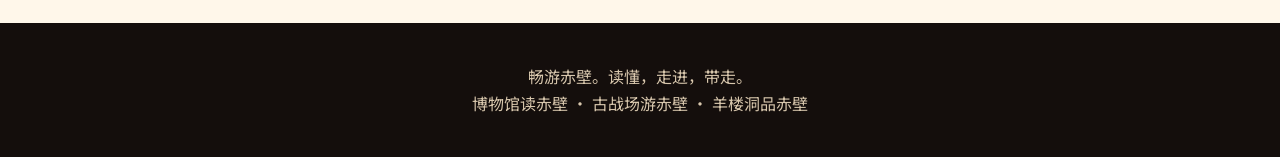
==== commit dfd373e6: "first improve" ====
--- a/index.html
+++ b/index.html
@@ -3,8 +3,8 @@
 <head>
   <meta charset="UTF-8">
   <meta name="viewport" content="width=device-width, initial-scale=1.0">
-  <title>畅游赤壁 · 从景点旅游走向全域体验</title>
-  <meta name="description" content="打造“畅游赤壁”文旅体系：以赤壁市博物馆为文化入口，三国赤壁古战场为核心体验，羊楼洞古镇为消费终点，推动赤壁从景点旅游走向城市全域体验。">
+  <title>畅游赤壁 · 从逛景点，到游一座城</title>
+  <meta name="description" content="畅游赤壁：博物馆读懂赤壁，古战场走进赤壁之战，羊楼洞把青砖茶带走。一票、一图、一码、一线，把三处连成一座城。">
   <link rel="preconnect" href="https://fonts.googleapis.com">
   <link rel="preconnect" href="https://fonts.gstatic.com" crossorigin>
   <link href="https://fonts.googleapis.com/css2?family=Ma+Shan+Zheng&family=Noto+Sans+SC:wght@300;400;500;700&family=Noto+Serif+SC:wght@400;600;700;900&display=swap" rel="stylesheet">
@@ -19,7 +19,7 @@
         <span class="brand-seal">赤</span>
         <span class="brand-text">
           <strong>畅游赤壁</strong>
-          <small>全域文旅体系</small>
+          <small>赤壁全域文旅</small>
         </span>
       </a>
       <button class="nav-toggle" id="nav-toggle" aria-expanded="false" aria-controls="site-nav" type="button">
@@ -27,10 +27,10 @@
         <span></span><span></span><span></span>
       </button>
       <nav class="site-nav" id="site-nav" aria-label="页面导航">
-        <a href="#diagnosis">问题</a>
+        <a href="#diagnosis">为何</a>
         <a href="#system">三站</a>
         <a href="#digital">一码</a>
-        <a href="#route">一线</a>
+        <a href="#route">专线</a>
         <a href="#fours">四个一</a>
         <a class="nav-cta" href="#planner">规划行程</a>
       </nav>
@@ -45,24 +45,22 @@
         </svg>
       </div>
       <div class="container hero-inner">
-        <p class="eyebrow">Chibi Cultural Tourism System</p>
+        <p class="eyebrow">赤壁全域文旅</p>
         <h1>
-          <span class="hero-kicker">打造“畅游赤壁”文旅体系</span>
-          从「景点旅游」<br>走向「全域体验」
+          <span class="hero-kicker">畅游赤壁</span>
+          从逛景点，<br>到游一座城
         </h1>
         <p class="hero-lead">
-          不是让游客多去几个景区，而是让他们来到赤壁以后，有路线可走、有故事可听、有文化可体验、有产品可消费、有记忆可以带走。
+          来赤壁以后，有路可走，有故事可听，有东西可玩，有礼物可带。
         </p>
         <div class="hero-actions">
-          <a class="btn btn-primary" href="#system">进入三站体验</a>
-          <a class="btn btn-ghost" href="#planner">一码规划行程</a>
+          <a class="btn btn-primary" href="#system">看三站怎么连</a>
+          <a class="btn btn-ghost" href="#planner">生成一条线路</a>
         </div>
         <ol class="hero-chain">
-          <li>认识赤壁</li>
+          <li>读懂赤壁</li>
           <li>走进赤壁</li>
-          <li>体验赤壁</li>
-          <li>消费赤壁</li>
-          <li>分享赤壁</li>
+          <li>带走赤壁</li>
         </ol>
       </div>
     </section>
@@ -70,29 +68,29 @@
     <section class="diagnosis" id="diagnosis">
       <div class="container">
         <div class="section-head">
-          <p class="eyebrow">调研发现</p>
-          <h2>三个点位，一个共同问题</h2>
-          <p>赤壁市博物馆、羊楼洞古镇、三国赤壁古战场表面上困难不同，背后却是同一件事：文旅资源仍以单个景点为单位运行，尚未形成完整的城市文旅体系。</p>
+          <p class="eyebrow">为何</p>
+          <h2>三处各有本事，游客的一天却是碎的</h2>
+          <p>博物馆、古战场、羊楼洞不是同一类问题，但游客走下来是同一件事：三处各干各的，一天拼不成一条路。</p>
         </div>
         <div class="problem-grid">
           <article class="problem-card">
             <span class="problem-tag">赤壁市博物馆</span>
             <h3>内容好，传播弱</h3>
-            <p>专业讲解扎实，历史文化脉络完整，却缺少把游客继续送往下一站的出口。</p>
+            <p>讲解到位，游客听完却不知道下一站去哪。</p>
           </article>
           <article class="problem-card">
             <span class="problem-tag">羊楼洞古镇</span>
             <h3>文化厚，体验浅</h3>
-            <p>青砖茶与万里茶道底蕴深厚，却还没有成为游客“把赤壁带回家”的消费终点。</p>
+            <p>茶和茶道都在，却还不能让人坐下来做、买、带走。</p>
           </article>
           <article class="problem-card">
             <span class="problem-tag">三国赤壁古战场</span>
             <h3>名气大，转化不足</h3>
-            <p>赤壁之战辨识度全国最高，但吸引力仍停在看景点，尚未变成可玩、可拍、可传播的体验。</p>
+            <p>人人知道赤壁之战，来了却多是看看建筑、拍张门头。</p>
           </article>
         </div>
         <blockquote class="insight">
-          因此，我们提出以统一平台为入口，以城市文旅线路为骨架，把博物馆、古战场、羊楼洞重新组织起来，使游客从“游览几个景区”转变为“体验一座城市”。
+          用一条线，把三处连成一座城。
         </blockquote>
       </div>
     </section>
@@ -100,39 +98,37 @@
     <section class="system" id="system">
       <div class="container">
         <div class="section-head light">
-          <p class="eyebrow">体系骨架</p>
+          <p class="eyebrow">三站怎么连</p>
           <h2>博物馆读赤壁 · 古战场游赤壁 · 羊楼洞品赤壁</h2>
         </div>
         <div class="system-map" aria-hidden="true">
-          <span>文化入口</span>
+          <span>先读懂</span>
           <i></i>
-          <span>核心 IP</span>
+          <span>再上场</span>
           <i></i>
-          <span>消费终点</span>
+          <span>再带走</span>
         </div>
         <div class="station-grid">
           <article class="station-card" id="museum">
             <p class="station-index">01</p>
             <h3>一站知赤壁</h3>
             <p class="station-place">赤壁市博物馆</p>
-            <p>承担“认识赤壁”的功能：从地方文物、三国文化到万里茶道与青砖茶，成为城市文旅第一站，也是整个体系的文化入口和游客服务中心。</p>
-            <p class="station-formula">博物馆讲历史</p>
+            <p>先看文物、三国和茶道怎么长在同一座城里。出馆时，系统会问：去古战场，还是去羊楼洞？</p>
           </article>
           <article class="station-card featured" id="battlefield">
             <p class="station-index">02</p>
             <h3>一战游三国</h3>
             <p class="station-place">三国赤壁古战场</p>
-            <p>承担核心 IP 引流：降低外围空间门槛，围绕赤壁之战做沉浸小剧场、角色扮演、古战船与任务闯关，让游客真正走进赤壁之战。</p>
-            <p class="station-formula">古战场演历史</p>
+            <p>江岸可逛，剧场、战船、闯关可玩。在博物馆「知道」的那场仗，到这里变成能上场的。</p>
           </article>
           <article class="station-card" id="yangloudong">
             <p class="station-index">03</p>
             <h3>一盏品赤壁</h3>
             <p class="station-place">羊楼洞古镇</p>
-            <p>承担生活体验与消费转化：喝茶、压制茶砖、设计包装、购买青砖茶与文创，把文化变成可以带走的记忆。</p>
-            <p class="station-formula">羊楼洞品赤壁</p>
-          </article>
-        </div>
+            <p>喝一杯青砖茶，压一块茶砖，带走一份赤壁。这一站负责把记忆做成东西。</p>
+          </article>
+        </div>
+        <p class="station-coda">讲完，演完，再喝一杯带走。</p>
       </div>
     </section>
 
@@ -141,11 +137,11 @@
         <div class="kiosk-copy">
           <p class="eyebrow">博物馆出口</p>
           <h2>下一站去哪里？</h2>
-          <p>参观结束后，数字导览、线路推荐和文旅地图把博物馆的讲解优势，转化为整座城市的“前导课程”。点选兴趣，即可导向下一站。</p>
+          <p>博物馆是第一课。课上完，把人送去下一站，而不是送出停车场。</p>
           <ul class="kiosk-list">
-            <li>数字导览续写参观语境</li>
-            <li>按兴趣推荐三国或茶道线路</li>
-            <li>把专业讲解变成城市旅游的第一课</li>
+            <li>听完讲解，马上选下一站</li>
+            <li>想看打仗，去古战场</li>
+            <li>想喝茶，去羊楼洞</li>
           </ul>
         </div>
         <div class="kiosk-screen" role="region" aria-label="下一站导览屏">
@@ -153,7 +149,7 @@
             <span>畅游赤壁 · 数字导览</span>
             <span>赤壁市博物馆</span>
           </div>
-          <p class="kiosk-question">想继续了解哪一段赤壁？</p>
+          <p class="kiosk-question">接下来去哪？</p>
           <div class="kiosk-choices">
             <button class="kiosk-choice is-active" type="button" data-next="sanguo">
               想了解三国？
@@ -173,21 +169,21 @@
       <div class="container">
         <div class="split">
           <div>
-            <p class="eyebrow">核心体验</p>
+            <p class="eyebrow">古战场</p>
             <h2>从“看景点”变为“玩历史”</h2>
-            <p>赤壁之战是最具全国辨识度的文化符号。古战场不能只靠门票和静态建筑，而应成为整个体系里最有沉浸感、娱乐性和传播力的一站。</p>
+            <p>人人都听过赤壁之战。来了以后，这场仗要能逛、能演、能上场。</p>
             <ul class="feature-list">
               <li>
-                <strong>开放共享</strong>
-                江边步道与休闲区域逐步对游客和居民开放，降低进入门槛。
+                <strong>先敞开</strong>
+                江边步道和休闲区，游客和本地人都能逛。
               </li>
               <li>
-                <strong>沉浸付费</strong>
-                小剧场、三国角色扮演、古战船体验、历史任务闯关，把名气转化为停留。
+                <strong>再上场</strong>
+                小剧场、扮一回三国、登船、闯关——名气变成停留时间。
               </li>
               <li>
-                <strong>可拍可传</strong>
-                抽象历史变成可参与、可拍摄、可传播的旅游体验。
+                <strong>能发出来</strong>
+                这场仗要能演、能拍、能被带走，而不只是能讲解。
               </li>
             </ul>
           </div>
@@ -204,33 +200,33 @@
     <section class="tea" id="tea">
       <div class="container">
         <div class="section-head">
-          <p class="eyebrow">消费终点</p>
+          <p class="eyebrow">羊楼洞</p>
           <h2>把赤壁带回家</h2>
-          <p>博物馆解决“认识赤壁”，古战场解决“体验赤壁”，羊楼洞则让游客“品味赤壁、带走赤壁”。三个点位的文化元素不再分别开发，而转化为统一的赤壁文旅 IP。</p>
+          <p>读懂了，走进了，最后要能带走。三个地方的文化做成同一路礼物，而不是各卖各的。</p>
         </div>
         <div class="product-grid">
           <article class="product">
             <span>01</span>
             <h3>赤壁之战限定茶砖</h3>
-            <p>古战场 IP × 青砖茶形制，把一场大战压进一块茶。</p>
+            <p>一场大战，压进一块茶。</p>
           </article>
           <article class="product">
             <span>02</span>
             <h3>博物馆铭文青砖茶</h3>
-            <p>以馆藏铭文与文物纹样入砖，把专业内容做成可持有的物件。</p>
+            <p>馆里的字，进了茶砖。</p>
           </article>
           <article class="product">
             <span>03</span>
             <h3>「借东风」茶饮</h3>
-            <p>现场可喝、可拍、可分享的青砖茶特色饮品。</p>
+            <p>一杯能拍、能喝、能发的青砖茶。</p>
           </article>
           <article class="product">
             <span>04</span>
             <h3>三国人物茶礼盒</h3>
-            <p>角色叙事进入伴手礼，让文创成为三条线路的共同出口。</p>
-          </article>
-        </div>
-        <p class="tea-note">游客在这里喝一杯青砖茶，亲手压制一块茶砖，设计自己的包装，并带走青砖茶、文创和伴手礼。</p>
+            <p>角色做成伴手礼，三条线共用一个出口。</p>
+          </article>
+        </div>
+        <p class="tea-note">在这里喝一杯青砖茶，亲手压一块茶砖，设计自己的包装，再把茶和礼物带走。</p>
       </div>
     </section>
 
@@ -240,7 +236,7 @@
           <div class="phone-notch"></div>
           <div class="phone-screen">
             <p class="phone-title">畅游赤壁</p>
-            <p class="phone-sub">一码完成全程</p>
+            <p class="phone-sub">扫一次，走完全程</p>
             <ul class="phone-menu">
               <li>智能导览</li>
               <li>路线规划</li>
@@ -254,14 +250,14 @@
           </div>
         </div>
         <div>
-          <p class="eyebrow">数字入口</p>
+          <p class="eyebrow">一码</p>
           <h2>一码畅游赤壁</h2>
-          <p>三个点位真正串联起来，关键不是简单推出一张联票，而是建立一个统一信息入口。依托微信公众号或小程序，把景区、交通、美食、住宿、文创和活动集中到一个二维码里。</p>
+          <p>关键不是再做一张联票，而是游客只用扫一次码。</p>
           <div class="code-box">
             <div class="qr" id="qr" title="畅游赤壁演示二维码"></div>
             <div>
               <p class="code-label">扫码进入「畅游赤壁」</p>
-              <p>景区介绍与智能导览、游览路线、联票预约、公交与文旅专线、青砖茶体验地图、美食住宿、文创购买、活动信息与打卡记录，一站完成。</p>
+              <p>导览、路线、预约、专线、茶、吃住和打卡，都在这一个入口里。</p>
             </div>
           </div>
         </div>
@@ -271,26 +267,26 @@
     <section class="transit" id="route">
       <div class="container">
         <div class="section-head light">
-          <p class="eyebrow">最后一公里</p>
+          <p class="eyebrow">专线</p>
           <h2>一线畅游赤壁</h2>
-          <p>没有便利交通，再好的线路也只能停在地图上。用周末旅游专线和节假日文旅巴士连接博物馆、城区、古战场与羊楼洞，并让车厢本身成为文化传播空间。</p>
+          <p>去古战场的路上听赤壁之战，去羊楼洞的路上听茶道。人还在车上，故事已经开始了。</p>
         </div>
         <ol class="line">
           <li>
             <strong>赤壁市博物馆</strong>
-            <span>认识赤壁 · 前导课程</span>
+            <span>先读懂这座城</span>
           </li>
           <li>
             <strong>城区换乘</strong>
-            <span>美食住宿 · 城市服务</span>
+            <span>吃饭、住宿、换车</span>
           </li>
           <li>
             <strong>三国赤壁古战场</strong>
-            <span>途中讲述赤壁之战</span>
+            <span>车上就开始讲那一战</span>
           </li>
           <li>
             <strong>羊楼洞古镇</strong>
-            <span>途中介绍万里茶道</span>
+            <span>车上接着讲万里茶道</span>
           </li>
         </ol>
       </div>
@@ -299,26 +295,26 @@
     <section class="fours" id="fours">
       <div class="container">
         <div class="section-head">
-          <p class="eyebrow">落地抓手</p>
+          <p class="eyebrow">四个一</p>
           <h2>一票、一图、一码、一线</h2>
-          <p>“畅游赤壁”不是再建一个新景区，而是把现有资源重新连接起来。</p>
+          <p>「畅游赤壁」不是再建一个新景区，而是把现有资源重新连起来。</p>
         </div>
         <div class="four-grid">
           <article>
             <h3>一票</h3>
-            <p>博物馆、古战场、羊楼洞及相关体验项目的组合权益。</p>
+            <p>三处能通，体验能选。</p>
           </article>
           <article>
             <h3>一图</h3>
-            <p>整合景区、青砖茶、美食、住宿和文创信息的文旅地图。</p>
+            <p>景、茶、吃、住、文创，一张图看完。</p>
           </article>
           <article>
             <h3>一码</h3>
-            <p>统一数字入口，覆盖导览、预约、交通、消费和活动。</p>
+            <p>导览、预约、车、买、活动，一个入口。</p>
           </article>
           <article>
             <h3>一线</h3>
-            <p>文旅专线与主题线路，把分散景区真正串成一座城。</p>
+            <p>专线把最后一公里跑通。</p>
           </article>
         </div>
       </div>
@@ -327,9 +323,9 @@
     <section class="planner" id="planner">
       <div class="container planner-layout">
         <div>
-          <p class="eyebrow">开始体验</p>
+          <p class="eyebrow">开始走</p>
           <h2>为你生成一条畅游赤壁线路</h2>
-          <p>这是演示用的静态规划器。选择兴趣后，页面会给出一条可执行的一日或两日路径，对应博物馆、古战场与羊楼洞的互补功能。</p>
+          <p>选你在意的一段赤壁，给你一条今天就能走的路。</p>
           <form id="planner-form">
             <fieldset>
               <legend>你最想带走哪一段赤壁？</legend>
@@ -353,8 +349,8 @@
 
   <footer class="site-footer">
     <div class="container footer-inner">
-      <p>从“各自为战”，走向“全域联动”；从“景点赤壁”，走向“城市赤壁”。</p>
-      <p>畅游赤壁静态提案站 · 博物馆读赤壁 · 古战场游赤壁 · 羊楼洞品赤壁</p>
+      <p>畅游赤壁。读懂，走进，带走。</p>
+      <p>博物馆读赤壁 · 古战场游赤壁 · 羊楼洞品赤壁</p>
     </div>
   </footer>
 
--- a/style.css
+++ b/style.css
@@ -326,7 +326,13 @@
 .station-card { background: #241914; color: #f6ead7; border-color: rgba(196, 163, 106, 0.2); }
 .station-card.featured { background: var(--cinnabar); color: #fff; }
 .station-index { font-family: var(--script); font-size: 42px; color: var(--gold); }
-.station-formula { margin-top: 18px; color: var(--gold-soft); }
+.station-coda {
+  margin-top: 32px;
+  text-align: center;
+  font-family: var(--serif);
+  font-size: 22px;
+  color: var(--gold-soft);
+}
 
 .kiosk-layout, .split, .digital-layout, .planner-layout {
   display: grid;
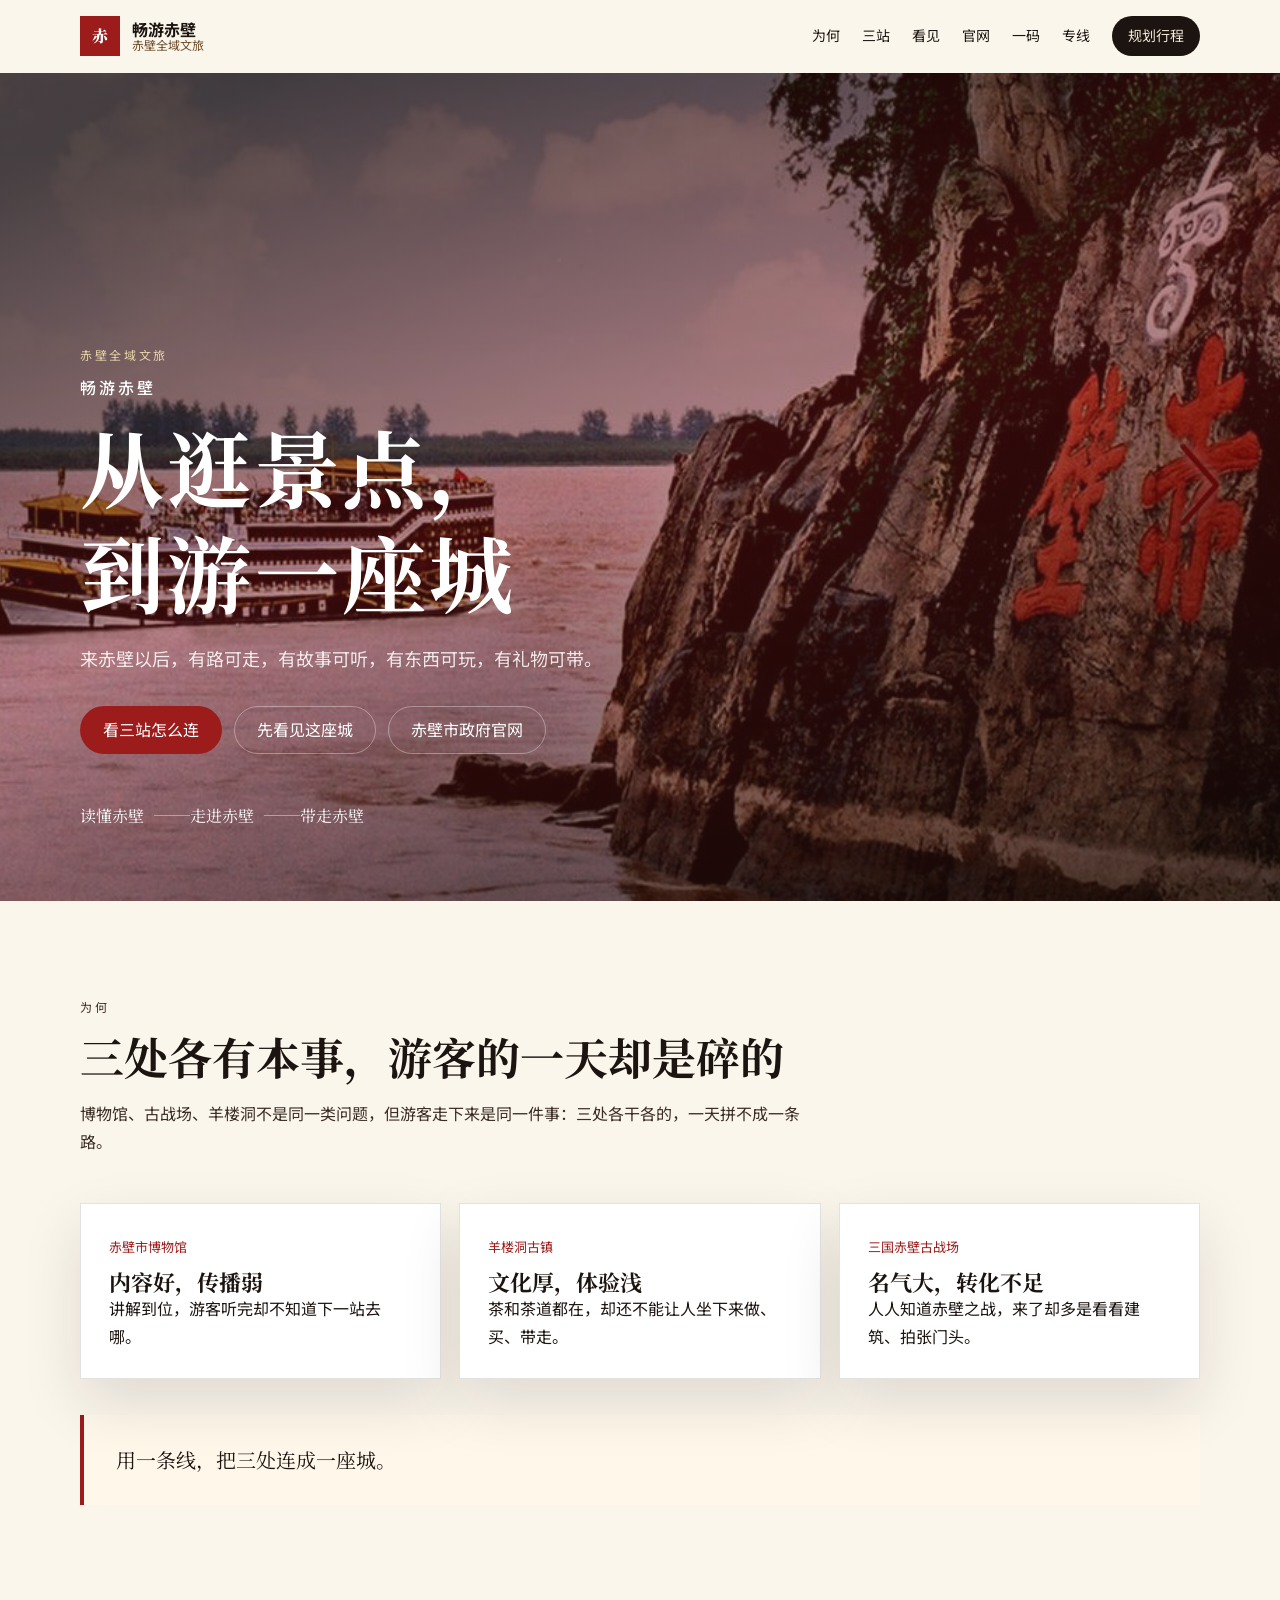
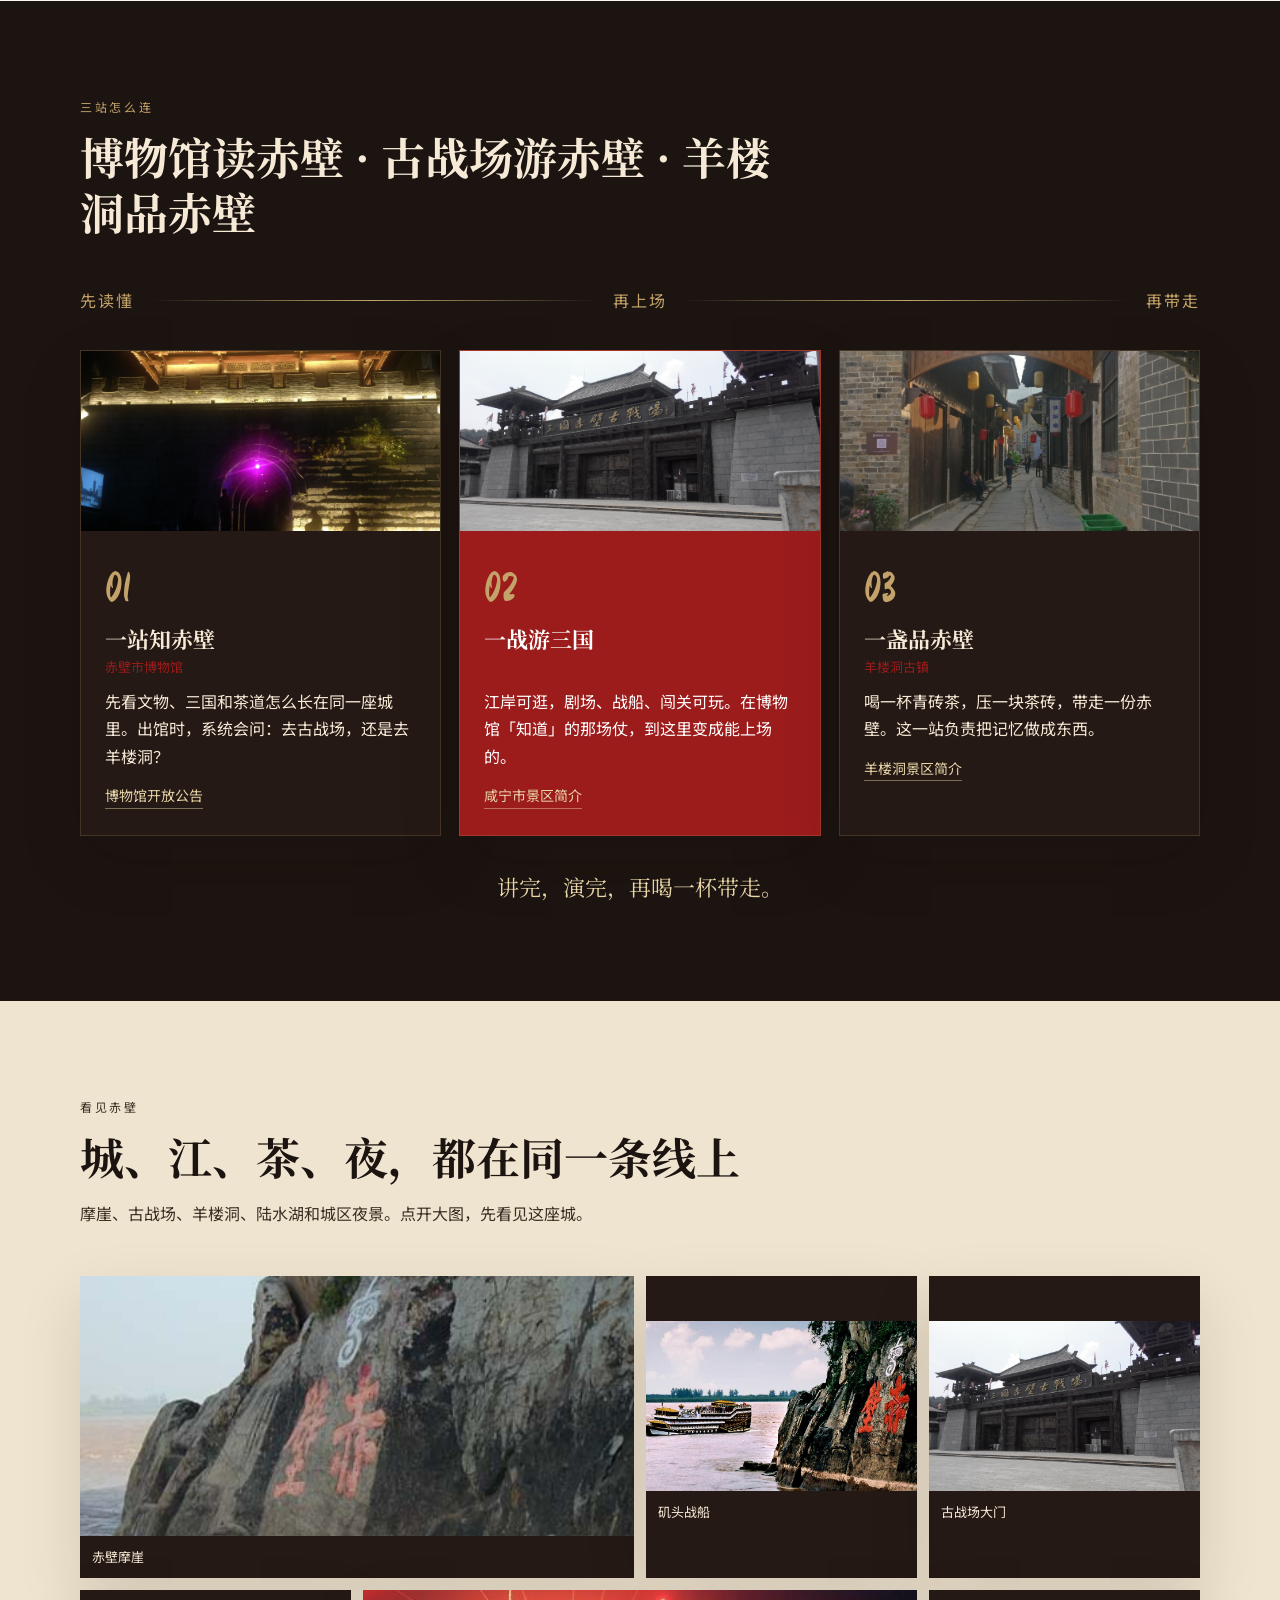
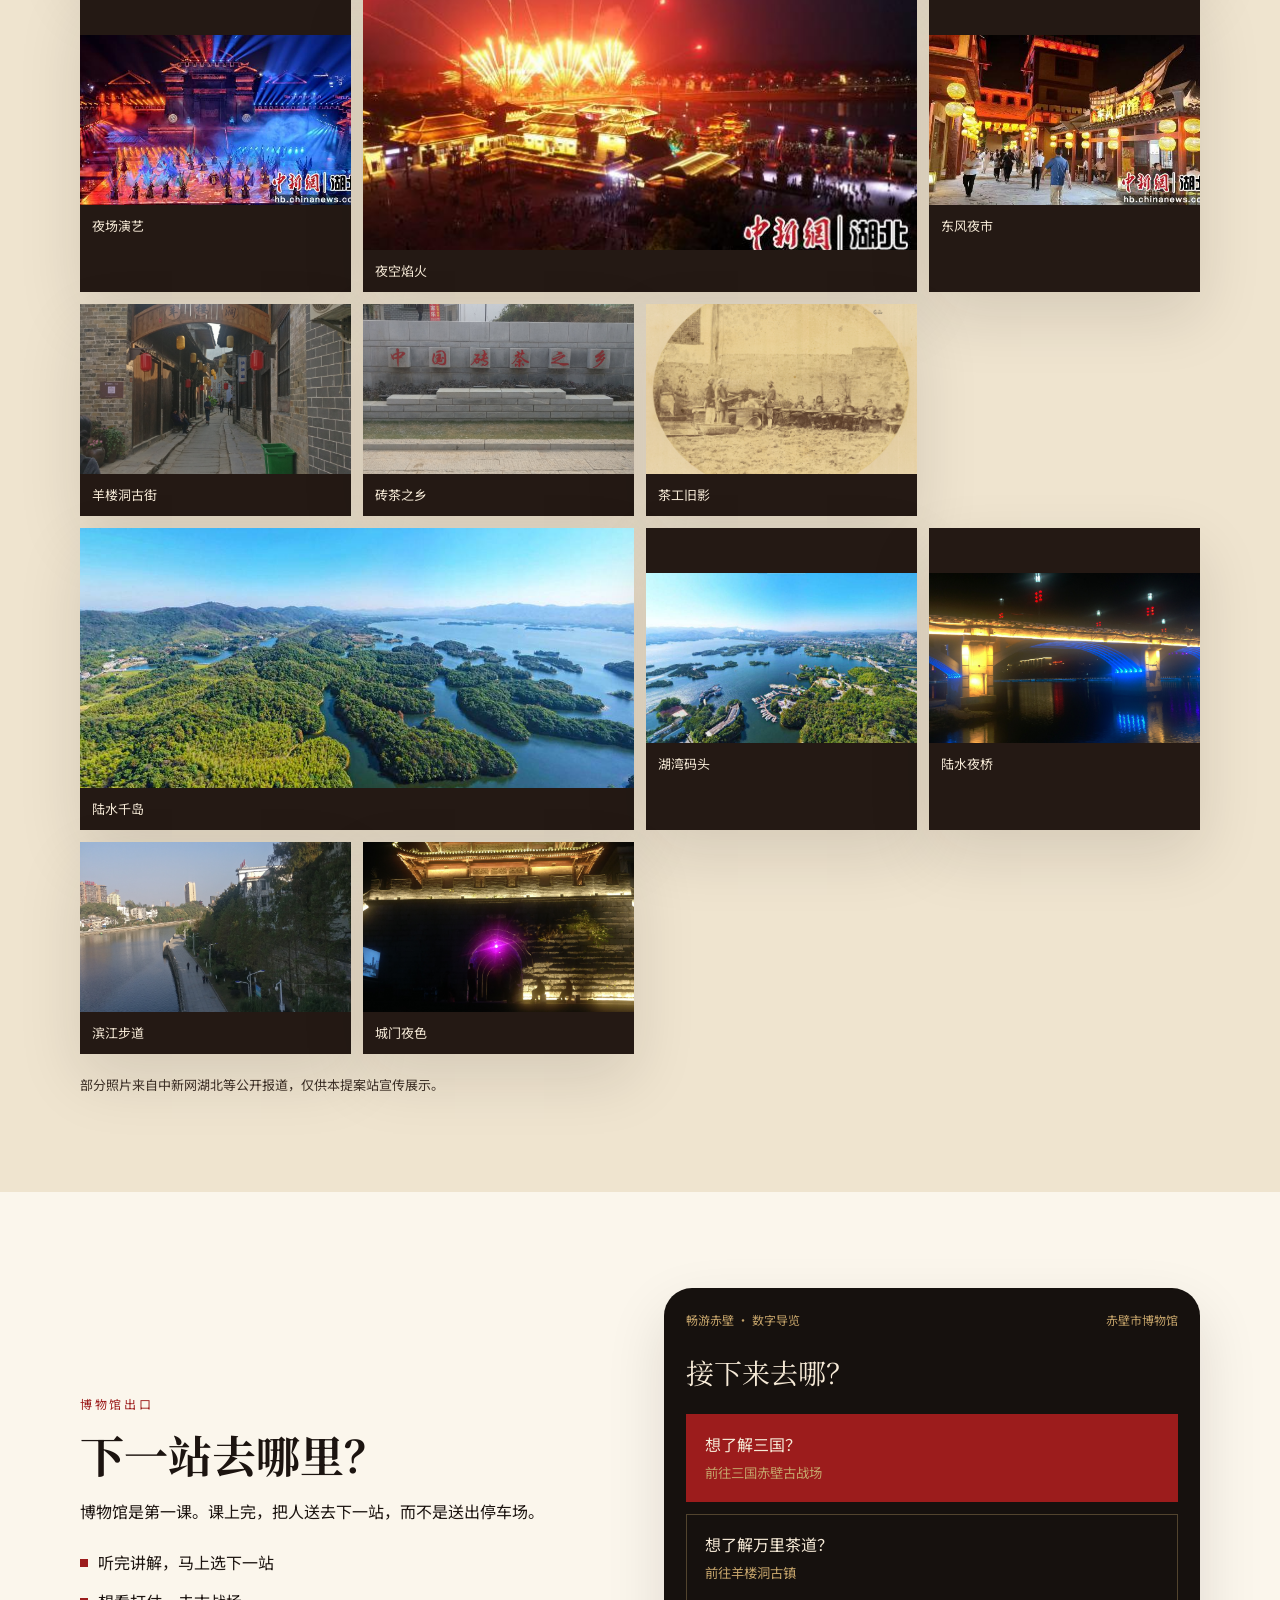
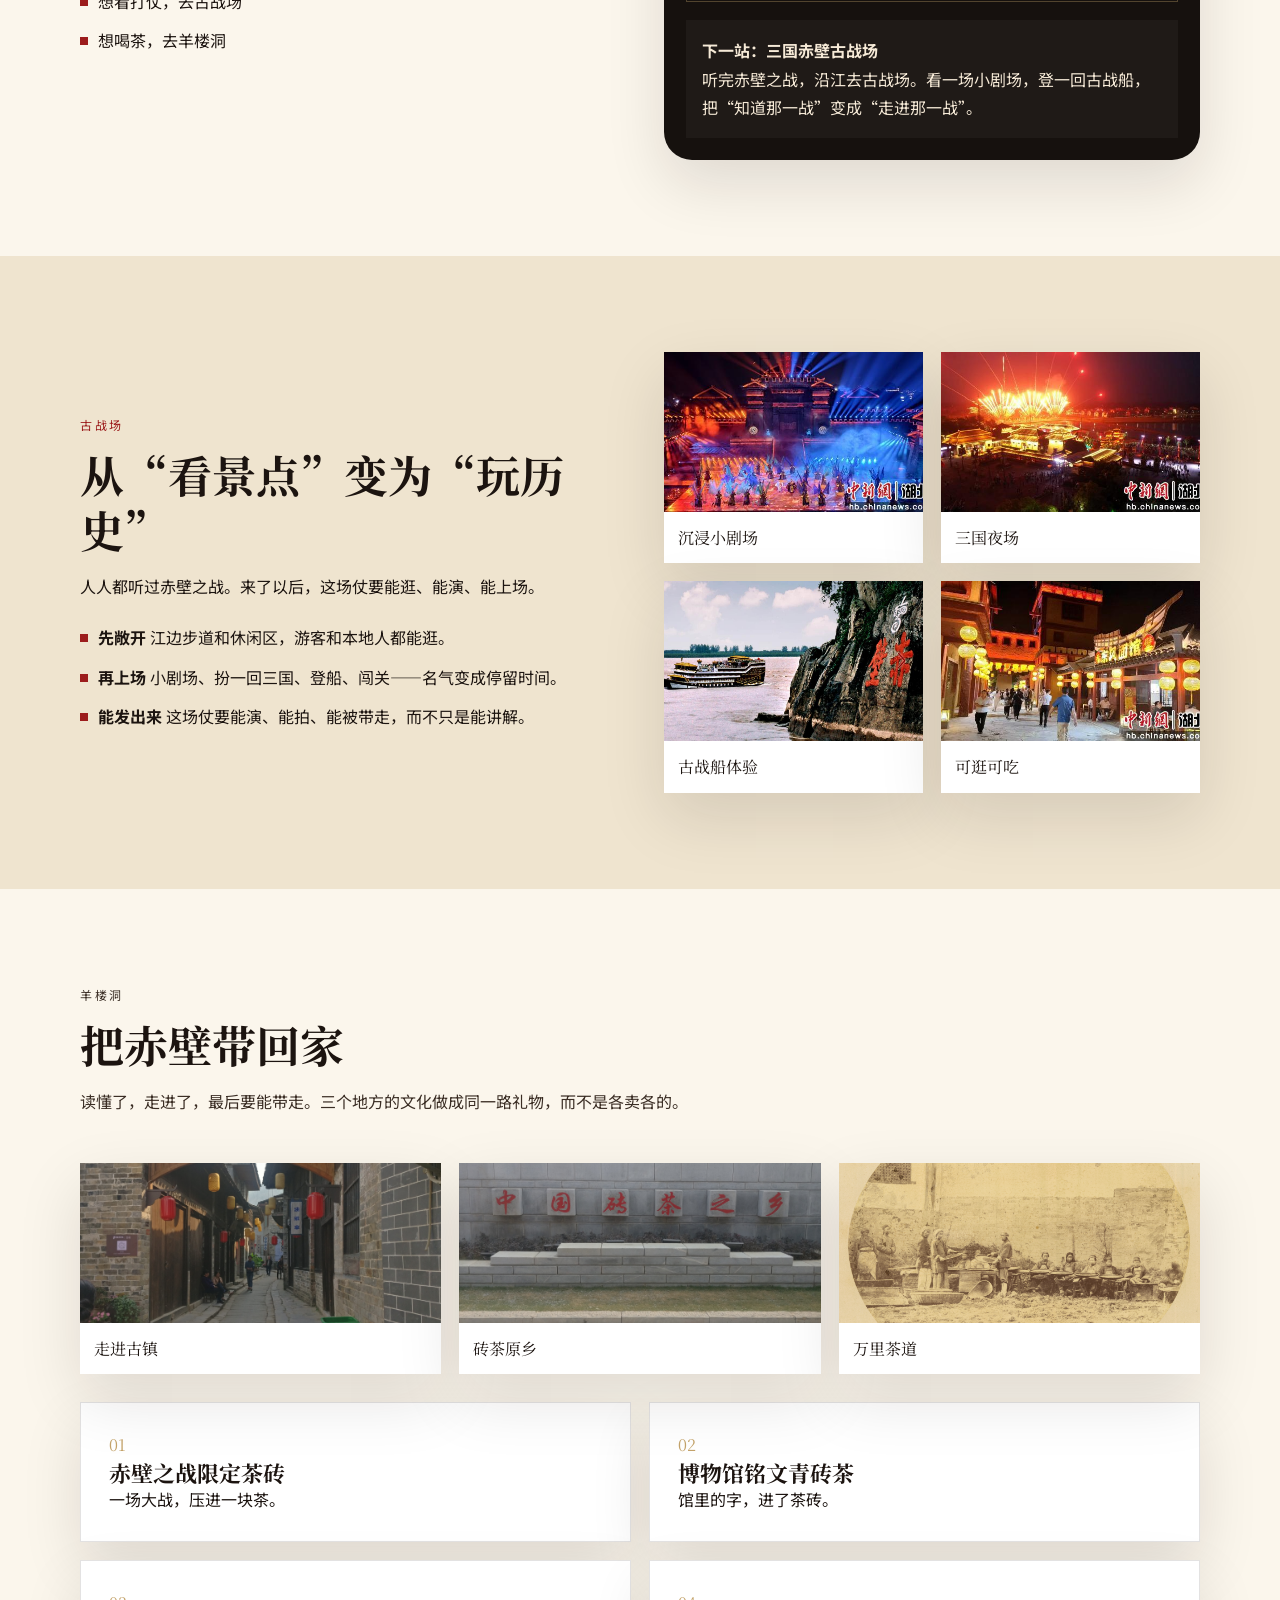
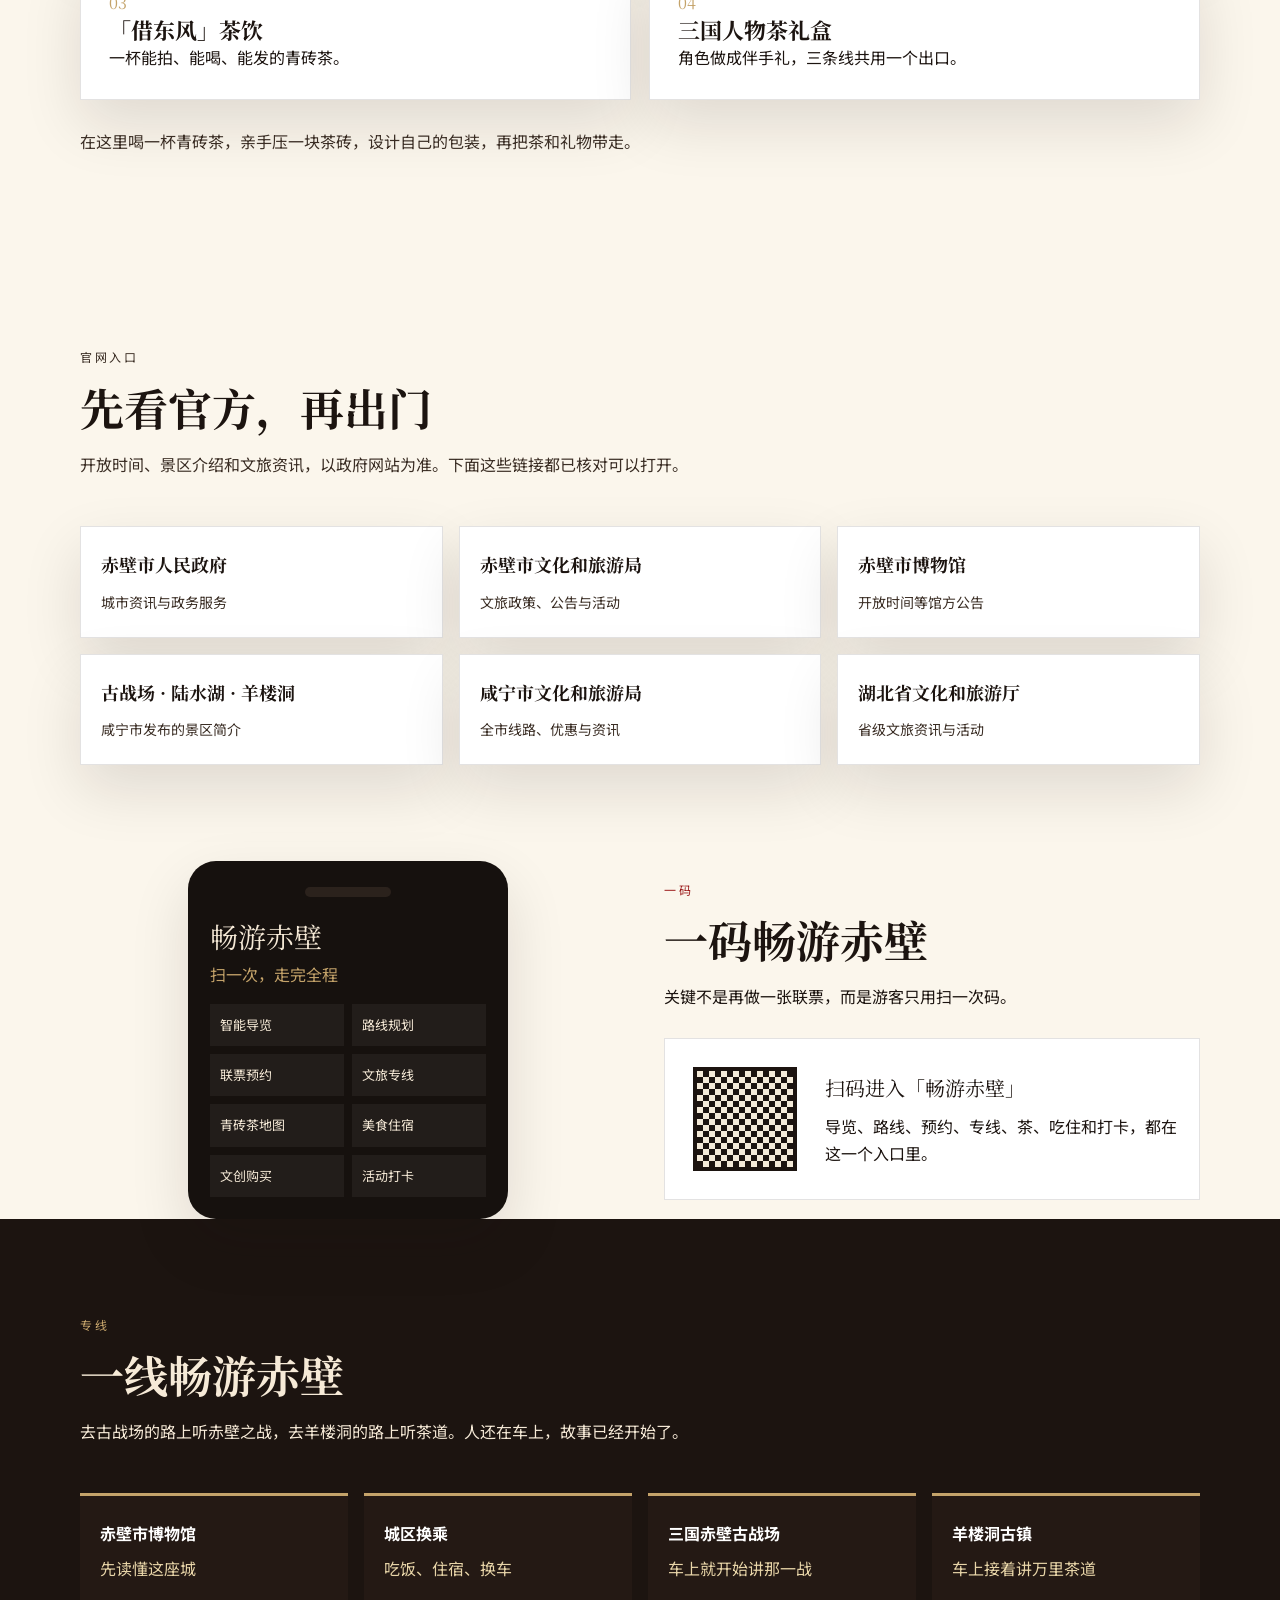
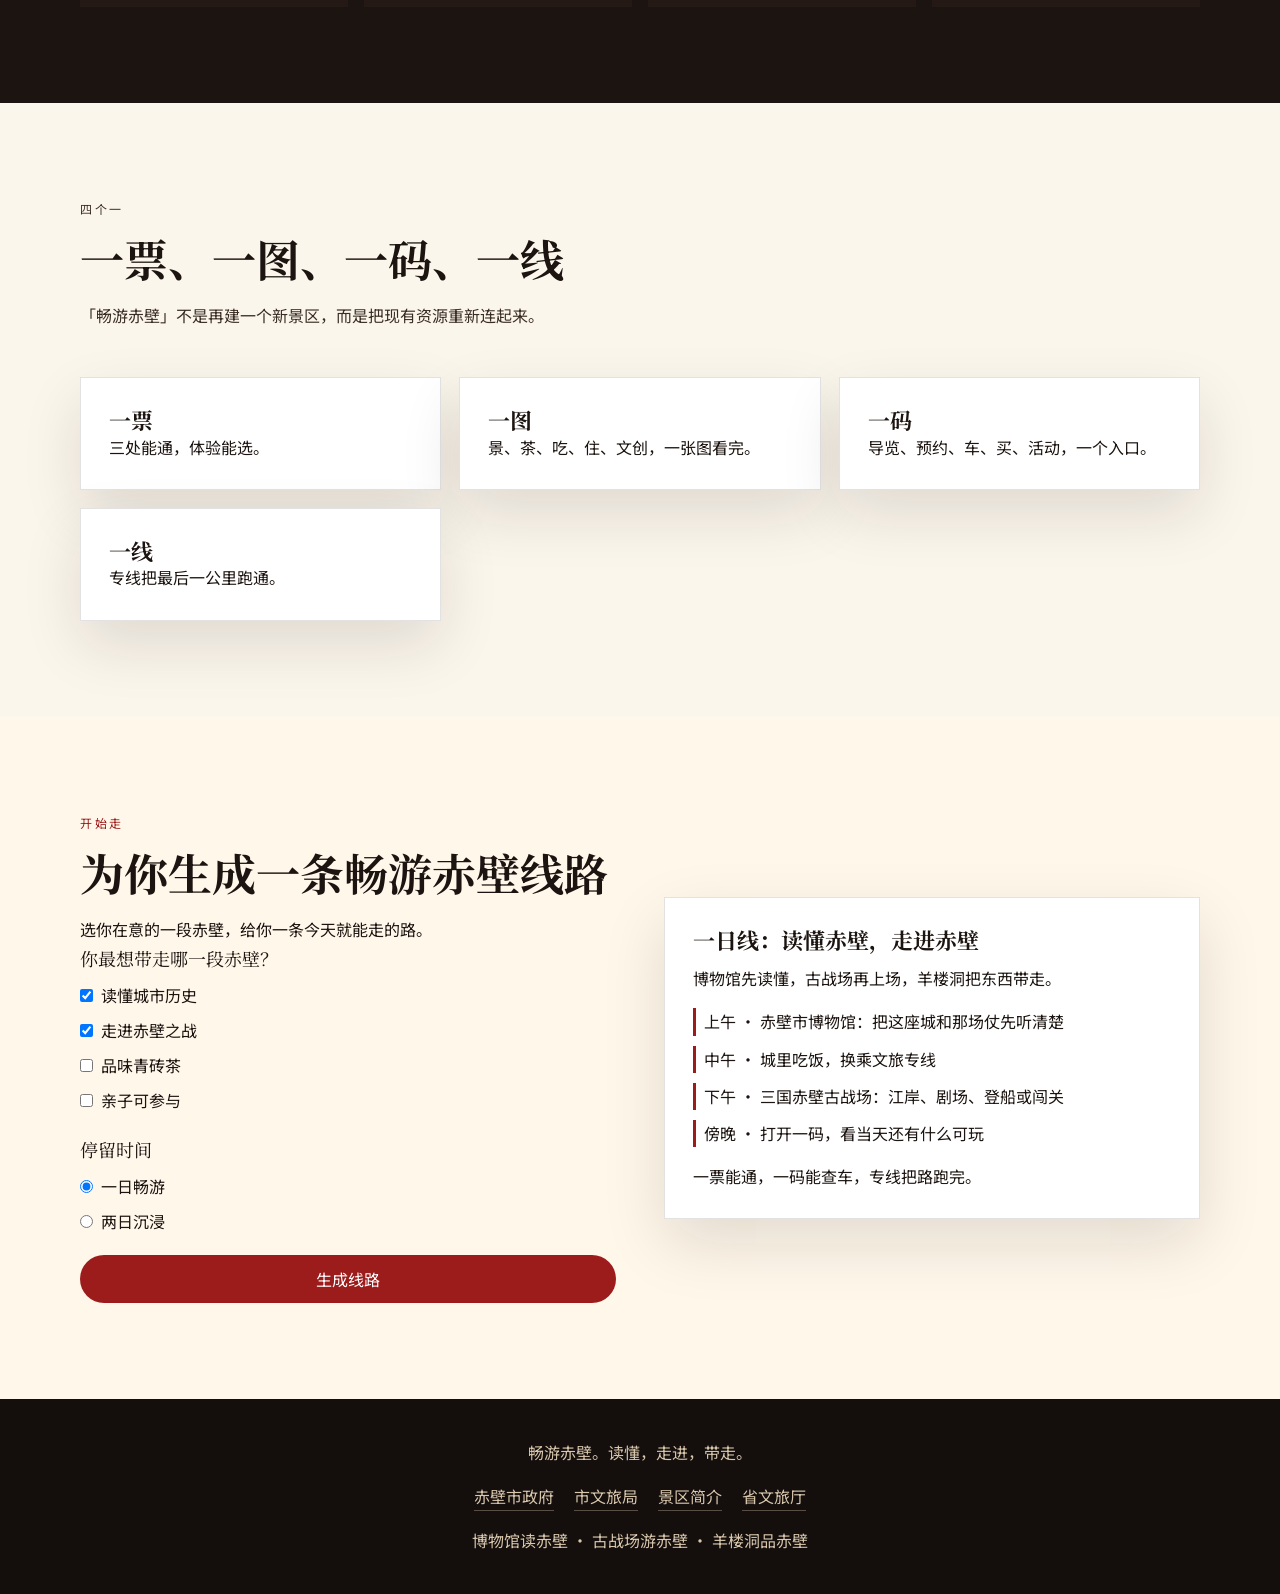
==== commit 931ab004: "second_improve" ====
--- a/index.html
+++ b/index.html
@@ -29,9 +29,10 @@
       <nav class="site-nav" id="site-nav" aria-label="页面导航">
         <a href="#diagnosis">为何</a>
         <a href="#system">三站</a>
+        <a href="#gallery">看见</a>
+        <a href="#officials">官网</a>
         <a href="#digital">一码</a>
         <a href="#route">专线</a>
-        <a href="#fours">四个一</a>
         <a class="nav-cta" href="#planner">规划行程</a>
       </nav>
     </div>
@@ -40,9 +41,7 @@
   <main id="main">
     <section class="hero" id="top">
       <div class="hero-bg" aria-hidden="true">
-        <svg class="hero-cliff" viewBox="0 0 1440 420" preserveAspectRatio="none">
-          <path d="M0 280 L80 240 L160 300 L280 180 L390 260 L520 120 L640 220 L760 90 L880 200 L1020 70 L1140 190 L1280 110 L1440 160 L1440 420 L0 420 Z" fill="currentColor"/>
-        </svg>
+        <img src="images/02_cliff_and_warship.jpg" alt="">
       </div>
       <div class="container hero-inner">
         <p class="eyebrow">赤壁全域文旅</p>
@@ -55,7 +54,8 @@
         </p>
         <div class="hero-actions">
           <a class="btn btn-primary" href="#system">看三站怎么连</a>
-          <a class="btn btn-ghost" href="#planner">生成一条线路</a>
+          <a class="btn btn-ghost" href="#gallery">先看见这座城</a>
+          <a class="btn btn-ghost" href="http://www.chibi.gov.cn/" target="_blank" rel="noopener noreferrer">赤壁市政府官网</a>
         </div>
         <ol class="hero-chain">
           <li>读懂赤壁</li>
@@ -110,25 +110,106 @@
         </div>
         <div class="station-grid">
           <article class="station-card" id="museum">
-            <p class="station-index">01</p>
-            <h3>一站知赤壁</h3>
-            <p class="station-place">赤壁市博物馆</p>
-            <p>先看文物、三国和茶道怎么长在同一座城里。出馆时，系统会问：去古战场，还是去羊楼洞？</p>
+            <img src="images/18_tonghui_gate_night.jpg" alt="赤壁城区夜色城门，金光照亮石墙与门楼">
+            <div class="station-body">
+              <p class="station-index">01</p>
+              <h3>一站知赤壁</h3>
+              <p class="station-place">赤壁市博物馆</p>
+              <p>先看文物、三国和茶道怎么长在同一座城里。出馆时，系统会问：去古战场，还是去羊楼洞？</p>
+              <a class="ext" href="http://www.chibi.gov.cn/bmlb/wtgxj/zwgk_6183/tzggwl/202507/t20250703_4018554.shtml" target="_blank" rel="noopener noreferrer">博物馆开放公告</a>
+            </div>
           </article>
           <article class="station-card featured" id="battlefield">
-            <p class="station-index">02</p>
-            <h3>一战游三国</h3>
-            <p class="station-place">三国赤壁古战场</p>
-            <p>江岸可逛，剧场、战船、闯关可玩。在博物馆「知道」的那场仗，到这里变成能上场的。</p>
+            <img src="images/03_battlefield_gate.jpg" alt="三国赤壁古战场大门，匾额写着三国赤壁古战场">
+            <div class="station-body">
+              <p class="station-index">02</p>
+              <h3>一战游三国</h3>
+              <p class="station-place">三国赤壁古战场</p>
+              <p>江岸可逛，剧场、战船、闯关可玩。在博物馆「知道」的那场仗，到这里变成能上场的。</p>
+              <a class="ext" href="http://www.xianning.gov.cn/mlxn/lyxn2/jqjd/202005/t20200526_2121758.shtml" target="_blank" rel="noopener noreferrer">咸宁市景区简介</a>
+            </div>
           </article>
           <article class="station-card" id="yangloudong">
-            <p class="station-index">03</p>
-            <h3>一盏品赤壁</h3>
-            <p class="station-place">羊楼洞古镇</p>
-            <p>喝一杯青砖茶，压一块茶砖，带走一份赤壁。这一站负责把记忆做成东西。</p>
+            <img src="images/09_yangloudong_street.jpg" alt="羊楼洞古镇石板街，牌坊上写着羊楼洞三字">
+            <div class="station-body">
+              <p class="station-index">03</p>
+              <h3>一盏品赤壁</h3>
+              <p class="station-place">羊楼洞古镇</p>
+              <p>喝一杯青砖茶，压一块茶砖，带走一份赤壁。这一站负责把记忆做成东西。</p>
+              <a class="ext" href="http://www.xianning.gov.cn/mlxn/lyxn2/jqjd/202005/t20200526_2121758.shtml" target="_blank" rel="noopener noreferrer">羊楼洞景区简介</a>
+            </div>
           </article>
         </div>
         <p class="station-coda">讲完，演完，再喝一杯带走。</p>
+      </div>
+    </section>
+
+    <section class="gallery" id="gallery">
+      <div class="container">
+        <div class="section-head">
+          <p class="eyebrow">看见赤壁</p>
+          <h2>城、江、茶、夜，都在同一条线上</h2>
+          <p>摩崖、古战场、羊楼洞、陆水湖和城区夜景。点开大图，先看见这座城。</p>
+        </div>
+        <div class="gallery-grid">
+          <button class="shot wide" type="button" data-full="images/01_cliff_inscription.jpg" data-caption="赤壁摩崖石刻">
+            <img src="images/01_cliff_inscription.jpg" alt="长江边赤壁崖壁上朱书“赤壁”二字">
+            <span>赤壁摩崖</span>
+          </button>
+          <button class="shot" type="button" data-full="images/02_cliff_and_warship.jpg" data-caption="赤壁矶头与仿古战船">
+            <img src="images/02_cliff_and_warship.jpg" alt="赤壁石刻前，一艘仿古多层战船驶过江面">
+            <span>矶头战船</span>
+          </button>
+          <button class="shot" type="button" data-full="images/03_battlefield_gate.jpg" data-caption="三国赤壁古战场正门">
+            <img src="images/03_battlefield_gate.jpg" alt="三国赤壁古战场仿汉城门与金匾">
+            <span>古战场大门</span>
+          </button>
+          <button class="shot" type="button" data-full="images/05_night_performance.jpg" data-caption="古战场夜间演艺">
+            <img src="images/05_night_performance.jpg" alt="古战场夜场演艺，城楼下演员列阵，灯光打向夜空">
+            <span>夜场演艺</span>
+          </button>
+          <button class="shot wide" type="button" data-full="images/06_fireworks_night.jpg" data-caption="古战场夜空焰火">
+            <img src="images/06_fireworks_night.jpg" alt="古建筑群夜色中绽放金色焰火，广场上聚集人群">
+            <span>夜空焰火</span>
+          </button>
+          <button class="shot" type="button" data-full="images/07_dongfeng_street_night.jpg" data-caption="东风面馆与古街夜市">
+            <img src="images/07_dongfeng_street_night.jpg" alt="古战场街区夜景，灯笼照亮东风面馆和石板路">
+            <span>东风夜市</span>
+          </button>
+          <button class="shot" type="button" data-full="images/09_yangloudong_street.jpg" data-caption="羊楼洞明清石板街">
+            <img src="images/09_yangloudong_street.jpg" alt="羊楼洞古镇窄巷与牌坊">
+            <span>羊楼洞古街</span>
+          </button>
+          <button class="shot" type="button" data-full="images/10_brick_tea_hometown.jpg" data-caption="中国砖茶之乡">
+            <img src="images/10_brick_tea_hometown.jpg" alt="石墙上六个红字：中国砖茶之乡">
+            <span>砖茶之乡</span>
+          </button>
+          <button class="shot" type="button" data-full="images/11_tea_grading_1874.png" data-caption="羊楼洞茶工旧影，约1874年">
+            <img src="images/11_tea_grading_1874.png" alt="清末羊楼洞茶工围坐筛茶的历史照片">
+            <span>茶工旧影</span>
+          </button>
+          <button class="shot wide" type="button" data-full="images/14_lushui_aerial_islands.jpg" data-caption="陆水湖千岛俯瞰">
+            <img src="images/14_lushui_aerial_islands.jpg" alt="航拍陆水湖，碧水环绕座座绿岛">
+            <span>陆水千岛</span>
+          </button>
+          <button class="shot" type="button" data-full="images/15_lushui_aerial_harbor.jpg" data-caption="陆水湖码头与城区远景">
+            <img src="images/15_lushui_aerial_harbor.jpg" alt="航拍陆水湖港湾、游艇与远处城区">
+            <span>湖湾码头</span>
+          </button>
+          <button class="shot" type="button" data-full="images/16_lushui_bridge_night.jpg" data-caption="陆水河夜桥">
+            <img src="images/16_lushui_bridge_night.jpg" alt="陆水河多拱桥夜景，蓝黄灯光映在水面上">
+            <span>陆水夜桥</span>
+          </button>
+          <button class="shot" type="button" data-full="images/17_lushui_riverside.jpg" data-caption="城区滨江步道">
+            <img src="images/17_lushui_riverside.jpg" alt="赤壁城区滨江步道，江水与林荫并列">
+            <span>滨江步道</span>
+          </button>
+          <button class="shot" type="button" data-full="images/18_tonghui_gate_night.jpg" data-caption="城区城门夜色">
+            <img src="images/18_tonghui_gate_night.jpg" alt="夜色中金光照亮的传统城门与石拱门洞">
+            <span>城门夜色</span>
+          </button>
+        </div>
+        <p class="photo-credit">部分照片来自中新网湖北等公开报道，仅供本提案站宣传展示。</p>
       </div>
     </section>
 
@@ -188,10 +269,22 @@
             </ul>
           </div>
           <div class="play-grid">
-            <article>沉浸小剧场</article>
-            <article>三国角色扮演</article>
-            <article>古战船体验</article>
-            <article>历史任务闯关</article>
+            <figure class="play-card">
+              <img src="images/05_night_performance.jpg" alt="古战场夜间演艺现场">
+              <figcaption>沉浸小剧场</figcaption>
+            </figure>
+            <figure class="play-card">
+              <img src="images/06_fireworks_night.jpg" alt="古战场夜空焰火与人群">
+              <figcaption>三国夜场</figcaption>
+            </figure>
+            <figure class="play-card">
+              <img src="images/02_cliff_and_warship.jpg" alt="江上仿古战船经过赤壁矶">
+              <figcaption>古战船体验</figcaption>
+            </figure>
+            <figure class="play-card">
+              <img src="images/07_dongfeng_street_night.jpg" alt="古街灯笼与东风面馆夜市">
+              <figcaption>可逛可吃</figcaption>
+            </figure>
           </div>
         </div>
       </div>
@@ -203,6 +296,20 @@
           <p class="eyebrow">羊楼洞</p>
           <h2>把赤壁带回家</h2>
           <p>读懂了，走进了，最后要能带走。三个地方的文化做成同一路礼物，而不是各卖各的。</p>
+        </div>
+        <div class="tea-photos">
+          <figure>
+            <img src="images/09_yangloudong_street.jpg" alt="羊楼洞石板街与牌坊">
+            <figcaption>走进古镇</figcaption>
+          </figure>
+          <figure>
+            <img src="images/10_brick_tea_hometown.jpg" alt="中国砖茶之乡石刻">
+            <figcaption>砖茶原乡</figcaption>
+          </figure>
+          <figure>
+            <img src="images/11_tea_grading_1874.png" alt="羊楼洞茶工筛茶旧照">
+            <figcaption>万里茶道</figcaption>
+          </figure>
         </div>
         <div class="product-grid">
           <article class="product">
@@ -227,6 +334,42 @@
           </article>
         </div>
         <p class="tea-note">在这里喝一杯青砖茶，亲手压一块茶砖，设计自己的包装，再把茶和礼物带走。</p>
+      </div>
+    </section>
+
+    <section class="officials" id="officials">
+      <div class="container">
+        <div class="section-head">
+          <p class="eyebrow">官网入口</p>
+          <h2>先看官方，再出门</h2>
+          <p>开放时间、景区介绍和文旅资讯，以政府网站为准。下面这些链接都已核对可以打开。</p>
+        </div>
+        <div class="official-grid">
+          <a class="official-card" href="http://www.chibi.gov.cn/" target="_blank" rel="noopener noreferrer">
+            <strong>赤壁市人民政府</strong>
+            <span>城市资讯与政务服务</span>
+          </a>
+          <a class="official-card" href="http://www.chibi.gov.cn/bmlb/wtgxj/" target="_blank" rel="noopener noreferrer">
+            <strong>赤壁市文化和旅游局</strong>
+            <span>文旅政策、公告与活动</span>
+          </a>
+          <a class="official-card" href="http://www.chibi.gov.cn/bmlb/wtgxj/zwgk_6183/tzggwl/202507/t20250703_4018554.shtml" target="_blank" rel="noopener noreferrer">
+            <strong>赤壁市博物馆</strong>
+            <span>开放时间等馆方公告</span>
+          </a>
+          <a class="official-card" href="http://www.xianning.gov.cn/mlxn/lyxn2/jqjd/202005/t20200526_2121758.shtml" target="_blank" rel="noopener noreferrer">
+            <strong>古战场 · 陆水湖 · 羊楼洞</strong>
+            <span>咸宁市发布的景区简介</span>
+          </a>
+          <a class="official-card" href="http://wlj.xianning.gov.cn/" target="_blank" rel="noopener noreferrer">
+            <strong>咸宁市文化和旅游局</strong>
+            <span>全市线路、优惠与资讯</span>
+          </a>
+          <a class="official-card" href="http://wlt.hubei.gov.cn/" target="_blank" rel="noopener noreferrer">
+            <strong>湖北省文化和旅游厅</strong>
+            <span>省级文旅资讯与活动</span>
+          </a>
+        </div>
       </div>
     </section>
 
@@ -350,10 +493,22 @@
   <footer class="site-footer">
     <div class="container footer-inner">
       <p>畅游赤壁。读懂，走进，带走。</p>
+      <nav class="footer-links" aria-label="官方网站">
+        <a href="http://www.chibi.gov.cn/" target="_blank" rel="noopener noreferrer">赤壁市政府</a>
+        <a href="http://www.chibi.gov.cn/bmlb/wtgxj/" target="_blank" rel="noopener noreferrer">市文旅局</a>
+        <a href="http://www.xianning.gov.cn/mlxn/lyxn2/jqjd/202005/t20200526_2121758.shtml" target="_blank" rel="noopener noreferrer">景区简介</a>
+        <a href="http://wlt.hubei.gov.cn/" target="_blank" rel="noopener noreferrer">省文旅厅</a>
+      </nav>
       <p>博物馆读赤壁 · 古战场游赤壁 · 羊楼洞品赤壁</p>
     </div>
   </footer>
 
+  <dialog class="lightbox" id="lightbox" aria-label="照片大图">
+    <button class="lightbox-close" type="button" id="lightbox-close">关闭</button>
+    <img id="lightbox-img" alt="">
+    <p id="lightbox-cap"></p>
+  </dialog>
+
   <script src="script.js"></script>
 </body>
 </html>
--- a/style.css
+++ b/style.css
@@ -200,9 +200,6 @@
 .hero {
   position: relative;
   min-height: calc(100vh - 72px);
-  background:
-    radial-gradient(circle at 80% 20%, rgba(196, 163, 106, 0.18), transparent 30%),
-    linear-gradient(160deg, #2a1612 0%, #6e1212 46%, #9c1c1c 100%);
   color: #fff;
   overflow: hidden;
   display: flex;
@@ -210,20 +207,30 @@
   padding: 80px 0 0;
 }
 
-.hero-bg { position: absolute; inset: 0; pointer-events: none; }
-
-.hero-cliff {
+.hero-bg {
   position: absolute;
-  left: 0;
-  right: 0;
-  bottom: 0;
-  height: 38%;
-  color: #140e0c;
-  opacity: 0.55;
+  inset: 0;
+  pointer-events: none;
+}
+
+.hero-bg img {
+  width: 100%;
+  height: 100%;
+  object-fit: cover;
+  object-position: center 42%;
+}
+
+.hero::after {
+  content: "";
+  position: absolute;
+  inset: 0;
+  background:
+    linear-gradient(160deg, rgba(20, 10, 8, 0.72) 8%, rgba(110, 18, 18, 0.48) 48%, rgba(20, 10, 8, 0.78) 100%);
 }
 
 .hero-inner {
   position: relative;
+  z-index: 1;
   padding-bottom: 72px;
 }
 
@@ -273,9 +280,9 @@
   background: var(--gold);
 }
 
-.diagnosis, .kiosk, .tea, .fours, .planner { padding: 96px 0; }
+.diagnosis, .kiosk, .tea, .fours, .planner, .officials { padding: 96px 0; }
 .system, .transit { padding: 96px 0; background: var(--ink); color: #fff; }
-.experience { padding: 96px 0; background: #efe4cf; }
+.experience, .gallery { padding: 96px 0; background: #efe4cf; }
 
 .problem-grid, .station-grid, .product-grid, .four-grid, .play-grid {
   display: grid;
@@ -323,9 +330,25 @@
   background: linear-gradient(90deg, transparent, var(--gold), transparent);
 }
 
-.station-card { background: #241914; color: #f6ead7; border-color: rgba(196, 163, 106, 0.2); }
+.station-card {
+  background: #241914;
+  color: #f6ead7;
+  border-color: rgba(196, 163, 106, 0.2);
+  padding: 0;
+  overflow: hidden;
+}
+.station-card img { width: 100%; height: 180px; object-fit: cover; }
+.station-body { padding: 22px 24px 26px; }
 .station-card.featured { background: var(--cinnabar); color: #fff; }
 .station-index { font-family: var(--script); font-size: 42px; color: var(--gold); }
+.ext {
+  display: inline-block;
+  margin-top: 14px;
+  color: var(--gold-soft);
+  border-bottom: 1px solid rgba(232, 213, 168, 0.45);
+  font-size: 14px;
+}
+.ext:hover { color: #fff; }
 .station-coda {
   margin-top: 32px;
   text-align: center;
@@ -400,13 +423,30 @@
   line-height: 1.8;
 }
 
-.play-grid article {
-  min-height: 120px;
+.play-card, .tea-photos figure {
+  position: relative;
+  overflow: hidden;
+  background: #241914;
+  box-shadow: var(--shadow);
+}
+
+.play-card img, .tea-photos img {
+  width: 100%;
+  height: 160px;
+  object-fit: cover;
+}
+
+.play-card figcaption, .tea-photos figcaption {
+  padding: 12px 14px;
+  font-family: var(--serif);
+  background: #fff;
+}
+
+.tea-photos {
   display: grid;
-  place-items: center;
-  font-family: var(--serif);
-  font-size: 22px;
-  background: #fff;
+  grid-template-columns: repeat(3, 1fr);
+  gap: 18px;
+  margin-bottom: 28px;
 }
 
 .product span { color: var(--gold); font-family: var(--serif); }
@@ -476,6 +516,97 @@
 .plan-card ol { display: grid; gap: 10px; margin: 16px 0; }
 .plan-card li { padding-left: 8px; border-left: 3px solid var(--cinnabar); }
 
+.gallery-grid {
+  display: grid;
+  grid-template-columns: repeat(4, 1fr);
+  gap: 12px;
+}
+
+.shot {
+  border: 0;
+  padding: 0;
+  background: #241914;
+  color: #f6ead7;
+  cursor: pointer;
+  text-align: left;
+  overflow: hidden;
+  box-shadow: var(--shadow);
+}
+
+.shot img {
+  width: 100%;
+  height: 170px;
+  object-fit: cover;
+}
+
+.shot span { display: block; padding: 10px 12px; font-size: 13px; }
+.shot.wide { grid-column: span 2; }
+.shot.wide img { height: 260px; }
+.shot:hover img { transform: scale(1.03); }
+.shot img { transition: transform 0.35s ease; }
+
+.photo-credit {
+  margin-top: 20px;
+  font-size: 13px;
+  color: var(--ink-soft);
+}
+
+.official-grid {
+  display: grid;
+  grid-template-columns: repeat(3, 1fr);
+  gap: 16px;
+}
+
+.official-card {
+  display: block;
+  padding: 22px 20px;
+  background: #fff;
+  border: 1px solid var(--line);
+  box-shadow: var(--shadow);
+}
+
+.official-card strong {
+  display: block;
+  font-family: var(--serif);
+  font-size: 18px;
+  margin-bottom: 8px;
+}
+
+.official-card span { color: var(--ink-soft); font-size: 14px; }
+.official-card:hover { border-color: var(--cinnabar); }
+
+.footer-links {
+  display: flex;
+  justify-content: center;
+  flex-wrap: wrap;
+  gap: 8px 20px;
+  margin: 16px 0;
+}
+
+.footer-links a { border-bottom: 1px solid rgba(216, 199, 173, 0.35); }
+.footer-links a:hover { color: #fff; }
+
+.lightbox {
+  border: 0;
+  padding: 16px;
+  max-width: min(920px, 92vw);
+  background: #140e0c;
+  color: #f6ead7;
+}
+
+.lightbox::backdrop { background: rgba(20, 14, 12, 0.84); }
+.lightbox img { width: 100%; max-height: 72vh; object-fit: contain; }
+.lightbox p { margin-top: 12px; }
+
+.lightbox-close {
+  display: block;
+  margin: 0 0 12px auto;
+  border: 0;
+  background: transparent;
+  color: var(--gold-soft);
+  cursor: pointer;
+}
+
 .site-footer {
   background: #140e0c;
   color: #d8c7ad;
@@ -484,9 +615,12 @@
 }
 
 @media (max-width: 900px) {
-  .problem-grid, .station-grid, .four-grid, .kiosk-layout, .split, .digital-layout, .planner-layout, .line {
+  .problem-grid, .station-grid, .four-grid, .kiosk-layout, .split, .digital-layout, .planner-layout, .line, .official-grid, .tea-photos, .gallery-grid {
     grid-template-columns: 1fr;
   }
+
+  .shot.wide { grid-column: auto; }
+  .shot.wide img { height: 170px; }
 
   .nav-toggle { display: block; }
 
@@ -506,7 +640,7 @@
 
   .hero { min-height: auto; padding-top: 48px; }
   h1 { font-size: 40px; }
-  .diagnosis, .kiosk, .tea, .fours, .planner, .system, .transit, .experience { padding: 64px 0; }
+  .diagnosis, .kiosk, .tea, .fours, .planner, .system, .transit, .experience, .gallery, .officials { padding: 64px 0; }
 }
 
 @media (prefers-reduced-motion: reduce) {
